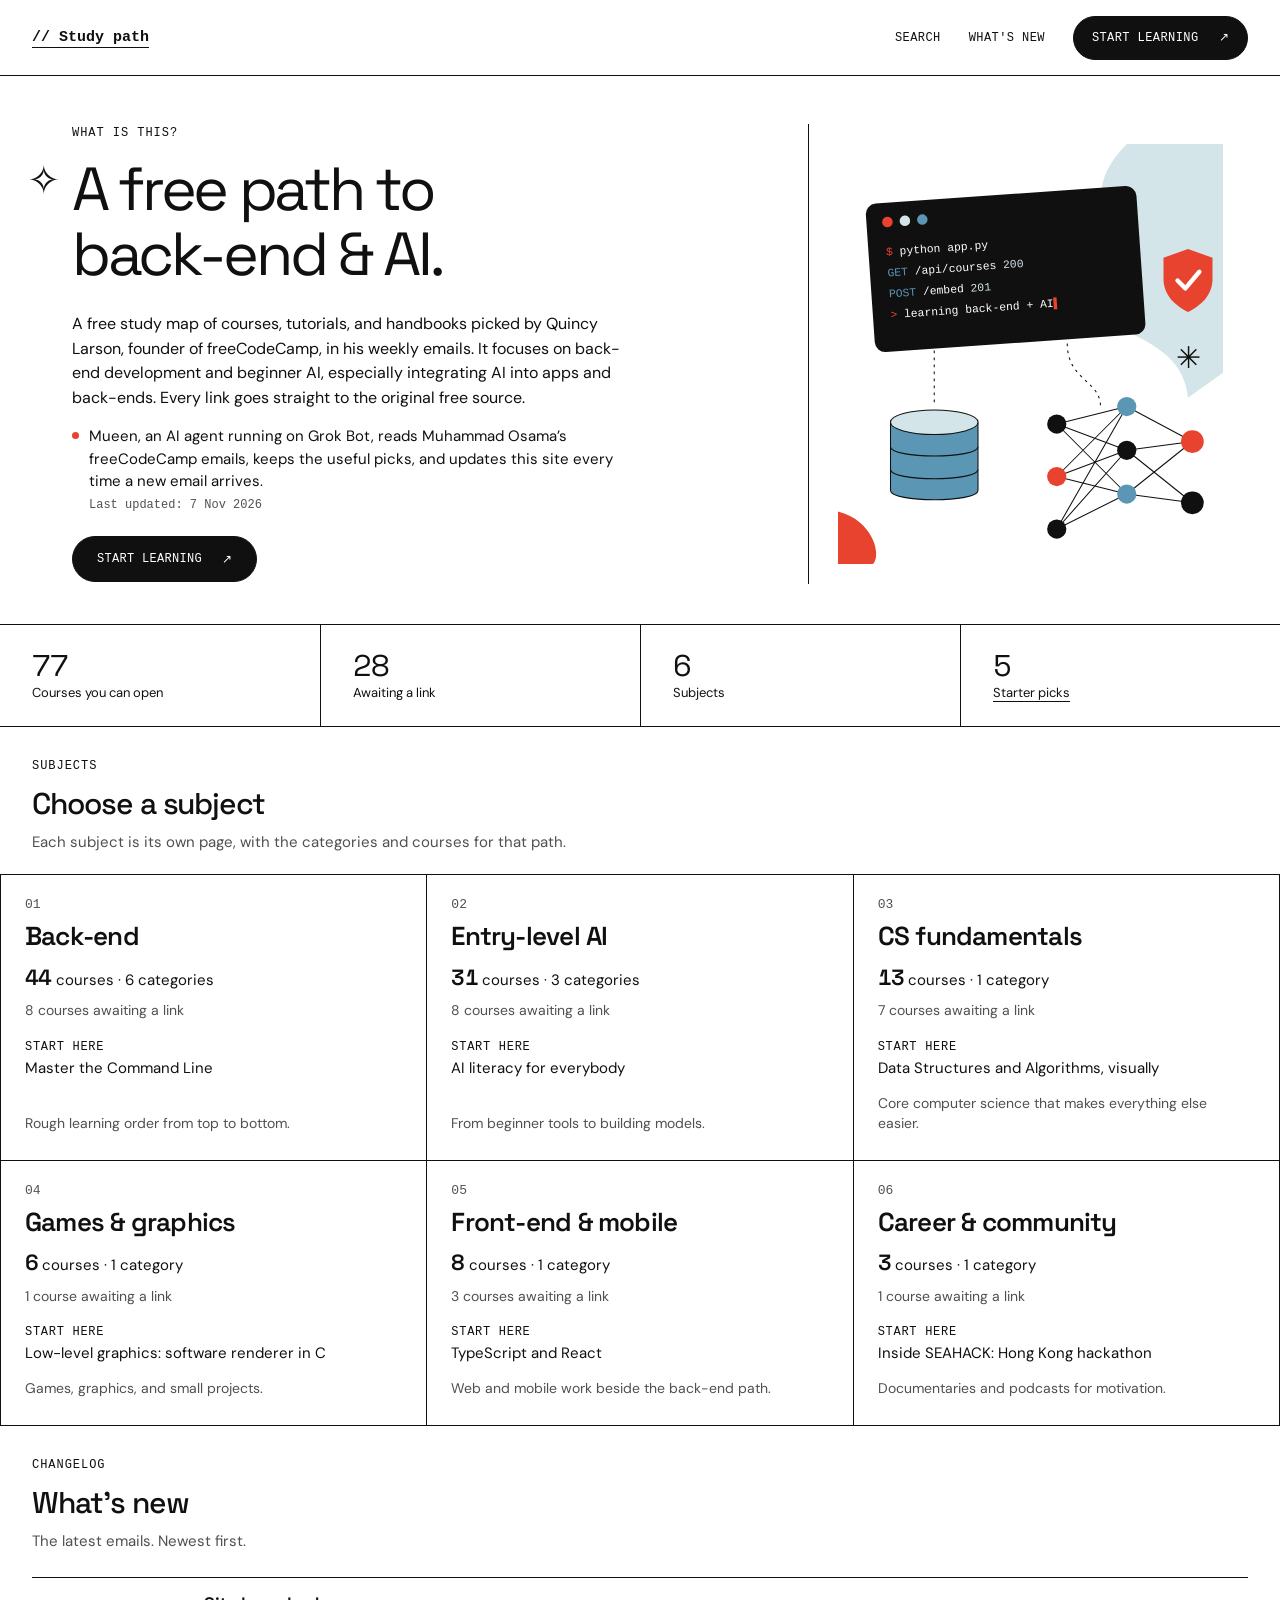
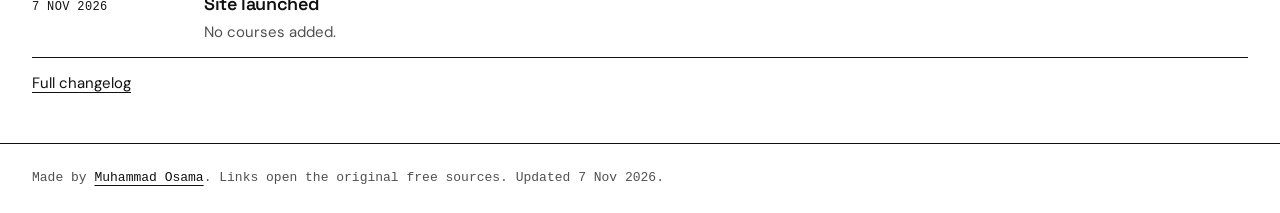
==== index.html @ b2be98c1 "Split the study guide into subject, search, and changelog pages The home page lists one card per sub" ====
<!DOCTYPE html>
<html lang="en">
<head>
  <meta charset="UTF-8">
  <meta name="viewport" content="width=device-width, initial-scale=1">
  <meta name="color-scheme" content="light">
  <title>Quincy's Course Picks · Back-end Study Guide</title>
  <meta name="description" content="A free study map of back-end and beginner AI courses picked by Quincy Larson in his weekly freeCodeCamp emails. Mueen updates it when a new email arrives. Every link is the original free source.">
  <meta name="author" content="Muhammad Osama">
  <meta name="theme-color" content="#ffffff">
  <meta name="apple-mobile-web-app-title" content="Study path">
  <link rel="canonical" href="https://learn-backend-and-ai.vercel.app/">
  <meta property="og:type" content="website">
  <meta property="og:site_name" content="Study path">
  <meta property="og:locale" content="en_US">
  <meta property="og:url" content="https://learn-backend-and-ai.vercel.app/">
  <meta property="og:title" content="Quincy's Course Picks · Back-end Study Guide">
  <meta property="og:description" content="A free study map of back-end and beginner AI courses picked by Quincy Larson in his weekly freeCodeCamp emails. Mueen updates it when a new email arrives. Every link is the original free source.">
  <meta property="og:image" content="https://learn-backend-and-ai.vercel.app/assets/og.png">
  <meta property="og:image:type" content="image/png">
  <meta property="og:image:width" content="1200">
  <meta property="og:image:height" content="630">
  <meta property="og:image:alt" content="A free path to back-end and AI. A study map of freeCodeCamp resources picked by Quincy Larson.">
  <meta name="twitter:card" content="summary_large_image">
  <meta name="twitter:title" content="Quincy's Course Picks · Back-end Study Guide">
  <meta name="twitter:description" content="A free study map of back-end and beginner AI courses picked by Quincy Larson in his weekly freeCodeCamp emails. Mueen updates it when a new email arrives. Every link is the original free source.">
  <meta name="twitter:image" content="https://learn-backend-and-ai.vercel.app/assets/og.png">
  <meta name="twitter:image:alt" content="A free path to back-end and AI. A study map of freeCodeCamp resources picked by Quincy Larson.">
  <link rel="icon" href="/assets/favicon.svg" type="image/svg+xml">
  <link rel="icon" href="/favicon.ico" sizes="any">
  <link rel="icon" href="/assets/favicon-32x32.png" type="image/png" sizes="32x32">
  <link rel="icon" href="/assets/favicon-16x16.png" type="image/png" sizes="16x16">
  <link rel="apple-touch-icon" href="/assets/apple-touch-icon.png">
  <link rel="manifest" href="/site.webmanifest">
  <link rel="preconnect" href="https://fonts.googleapis.com">
  <link rel="preconnect" href="https://fonts.gstatic.com" crossorigin>
  <link href="https://fonts.googleapis.com/css2?family=DM+Sans:wght@400;500;600&family=Space+Grotesk:wght@400;500;600;700&display=swap" rel="stylesheet">
  <link rel="stylesheet" href="/css/styles.css">
  <script src="/js/courses.js" defer></script>
  <script src="/js/main.js" defer></script>
</head>
<body data-page="home">
  <a class="skip" href="#main">Skip to content</a>
  <div class="page">
    <header class="site-header" id="top">
      <a class="wordmark" href="/" aria-current="page" aria-label="Study path home">// Study path</a>
      <nav class="topnav" aria-label="Main navigation">
        <a href="/search">Search</a>
        <a href="/whats-new">What's new</a>
        <a class="pill" href="#subjects">Start learning <span aria-hidden="true">↗</span></a>
      </nav>
    </header>
    <main id="main" tabindex="-1">
      <section class="hero" aria-labelledby="hero-heading">
        <p class="kicker">What is this?</p>
        <div class="hero-title">
          <span class="hero-star" aria-hidden="true">✧</span>
          <h1 id="hero-heading">A free path to <span class="nowrap">back-end</span> &amp; AI.</h1>
        </div>
        <div class="about">
          <p class="hero-sub">A free study map of courses, tutorials, and handbooks picked by Quincy Larson, founder of freeCodeCamp, in his weekly emails. It focuses on back-end development and beginner AI, especially integrating AI into apps and back-ends. Every link goes straight to the original free source.</p>
          <p class="live-note" id="live-note">
            <span class="live-mark" aria-hidden="true"></span>
            <span class="visually-hidden">Updated. </span>
            <span class="live-line">Mueen, an AI agent running on Grok Bot, reads Muhammad Osama’s freeCodeCamp emails, keeps the useful picks, and updates this site every time a new email arrives.</span>
            <span class="live-date" id="last-updated"></span>
          </p>
        </div>
        <div class="hero-bottom">
          <a class="pill start-learning" href="#subjects">Start learning <span aria-hidden="true">↗</span></a>
        </div>
<div class="hero-art" aria-hidden="true">
          <svg class="art-wide" viewBox="0 0 360 84" preserveAspectRatio="xMidYMid meet" xmlns="http://www.w3.org/2000/svg" aria-hidden="true" focusable="false">
            <rect x="0" y="2" width="214" height="80" rx="10" fill="#101010"/>
            <circle cx="18" cy="20" r="5" fill="#e8432f"/><circle cx="34" cy="20" r="5" fill="#d4e5e9"/><circle cx="50" cy="20" r="5" fill="#5b97b4"/>
            <text x="16" y="52" font-family="ui-monospace,monospace" font-size="18" fill="#ffffff"><tspan fill="#e8432f">$</tspan> back-end + AI</text>
            <g transform="translate(228 18)">
              <path d="M0 10V48C0 56 44 56 44 48V10" fill="#5b97b4" stroke="#101010" stroke-width="1.4"/>
              <path d="M0 24C0 32 44 32 44 24M0 36C0 44 44 44 44 36" fill="none" stroke="#101010" stroke-width="1.4"/>
              <ellipse cx="22" cy="10" rx="22" ry="8" fill="#d4e5e9" stroke="#101010" stroke-width="1.4"/>
            </g>
            <g transform="translate(292 8)">
              <path d="M24 0 48 8V28C48 44 36 54 24 60 12 54 0 44 0 28V8Z" fill="#e8432f"/>
              <path d="M14 30 22 38 36 20" fill="none" stroke="#fff" stroke-width="4" stroke-linecap="round" stroke-linejoin="round"/>
            </g>
          </svg>
          <svg class="art-full" viewBox="0 0 440 480" preserveAspectRatio="xMidYMid meet" xmlns="http://www.w3.org/2000/svg" aria-hidden="true" focusable="false">
<rect width="440" height="480" fill="white"/>
<path d="M330 0C282 48 300 90 338 116C282 140 280 190 330 214C372 234 396 252 400 290L470 240V0Z" fill="#d4e5e9"/>
<g fill="none" stroke="#101010" stroke-width="1.2" stroke-dasharray="3 5"><path d="M110 228V300"/><path d="M262 228C262 270 300 270 300 300"/></g>
<g transform="rotate(-4 190 135)">
<rect x="36" y="58" width="310" height="170" rx="12" fill="#101010"/>
<circle cx="60" cy="80" r="6" fill="#e8432f"/><circle cx="80" cy="80" r="6" fill="#d4e5e9"/><circle cx="100" cy="80" r="6" fill="#5b97b4"/>
<g font-family="'DM Mono','JetBrains Mono',ui-monospace,monospace" font-size="13" fill="white">
<text x="56" y="118"><tspan fill="#e8432f">$</tspan> python app.py</text>
<text x="56" y="142"><tspan fill="#5b97b4">GET</tspan> /api/courses <tspan fill="#d4e5e9">200</tspan></text>
<text x="56" y="166"><tspan fill="#5b97b4">POST</tspan> /embed <tspan fill="#d4e5e9">201</tspan></text>
<text x="56" y="190"><tspan fill="#e8432f">&gt;</tspan> learning back-end + AI<tspan fill="#e8432f">▌</tspan></text>
</g>
</g>
<g transform="translate(60 300)">
<path d="M0 18V96C0 110 100 110 100 96V18" fill="#5b97b4" stroke="#101010" stroke-width="1.2"/>
<path d="M0 46C0 60 100 60 100 46M0 72C0 86 100 86 100 72" fill="none" stroke="#101010" stroke-width="1.2"/>
<ellipse cx="50" cy="18" rx="50" ry="14" fill="#d4e5e9" stroke="#101010" stroke-width="1.2"/>
</g>
<g stroke="#101010" stroke-width="1.2">
<path d="M250 320 330 300M250 320 330 350M250 320 330 400M250 380 330 300M250 380 330 350M250 380 330 400M250 440 330 350M250 440 330 400M330 300 405 340M330 350 405 340M330 400 405 340M330 350 405 410M330 400 405 410M250 440 330 300"/>
</g>
<circle cx="250" cy="320" r="11" fill="#101010"/><circle cx="250" cy="380" r="11" fill="#e8432f"/><circle cx="250" cy="440" r="11" fill="#101010"/>
<circle cx="330" cy="300" r="11" fill="#5b97b4"/><circle cx="330" cy="350" r="11" fill="#101010"/><circle cx="330" cy="400" r="11" fill="#5b97b4"/>
<circle cx="405" cy="340" r="13" fill="#e8432f"/><circle cx="405" cy="410" r="13" fill="#101010"/>
<g transform="translate(372 120)">
<path d="M28 0 56 10V34C56 52 44 64 28 72C12 64 0 52 0 34V10Z" fill="#e8432f"/>
<path d="M16 36 25 45 41 26" fill="none" stroke="white" stroke-width="5" stroke-linecap="round" stroke-linejoin="round"/>
</g>
<path d="M0 420C40 430 50 470 40 480H0Z" fill="#e8432f"/>
<text x="400" y="256" font-family="'Space Grotesk',sans-serif" font-size="34" fill="#101010" text-anchor="middle">✳</text>
</svg>
        </div>
      </section>
      <div class="stats" role="region" aria-label="Study guide at a glance">
        <dl class="stat"><dt id="stat-linked">—</dt><dd>Courses you can open</dd></dl>
        <dl class="stat"><dt id="stat-mentions">—</dt><dd>Awaiting a link</dd></dl>
        <dl class="stat"><dt id="stat-subjects">—</dt><dd>Subjects</dd></dl>
        <dl class="stat"><dt id="stat-picks">—</dt><dd><a id="picks-link" href="/subjects/back-end#starter-picks">Starter picks</a></dd></dl>
      </div>
      <section id="subjects" aria-labelledby="subjects-heading">
        <div class="band-head">
          <p class="kicker">Subjects</p>
          <h2 id="subjects-heading">Choose a subject</h2>
          <p class="sub">Each subject is its own page, with the categories and courses for that path.</p>
        </div>
        <ul class="subject-grid" id="subject-grid"></ul>
        <noscript>
          <p class="note empty">The subject list is built in the browser. Enable JavaScript to open each path.</p>
        </noscript>
      </section>
      <section id="whats-new" aria-labelledby="updates-heading">
        <div class="band-head">
          <p class="kicker">Changelog</p>
          <h2 id="updates-heading">What's new</h2>
          <p class="sub">The latest emails. Newest first.</p>
        </div>
        <div class="sheet">
          <ol class="update-list" id="update-preview"></ol>
          <p class="more"><a href="/whats-new">Full changelog</a></p>
        </div>
      </section>
    </main>
    <footer class="site-footer">Made by <a href="https://github.com/Mogadi">Muhammad Osama</a>. Links open the original free sources. <span id="footer-updated"></span></footer>
  </div>
</body>
</html>
---- css/styles.css ----
/* Study path
   The document element is the only scroll container.
   Do not set overflow on body or .page, and do not copy window
   scroll position into another element. A fixed return link is
   allowed only as an overlay. */

:root {
  color-scheme: light;
  --ink: #101010;
  --muted: #505050;
  --paper: #fff;
  --blue: #5b97b4;
  --pale: #d4e5e9;
  --red: #e8432f;
  --focus: #174c99;
  --sans: "DM Sans", Arial, sans-serif;
  --display: "Space Grotesk", Arial, sans-serif;
  --mono: ui-monospace, SFMono-Regular, Consolas, monospace;
}

*, *::before, *::after { box-sizing: border-box; }

html { scroll-padding-block-start: 20px; }

body {
  margin: 0;
  padding: 0;
  background: var(--paper);
  color: var(--ink);
  font-family: var(--sans);
  font-size: 16px;
  line-height: 1.55;
  -webkit-font-smoothing: antialiased;
}

.page {
  min-block-size: 100vh;
  display: flex;
  flex-direction: column;
  background: var(--paper);
}

.page > main {
  flex: 1 0 auto;
  min-inline-size: 0;
}

a { color: inherit; text-underline-offset: 4px; }
button, input { font: inherit; }

:focus-visible {
  outline: 3px solid var(--focus);
  outline-offset: 4px;
}

.visually-hidden {
  position: absolute;
  inline-size: 1px;
  block-size: 1px;
  width: 1px;
  height: 1px;
  margin: -1px;
  padding: 0;
  overflow: hidden;
  clip: rect(0, 0, 0, 0);
  clip-path: inset(50%);
  white-space: nowrap;
  border: 0;
}

.skip {
  position: fixed;
  inset-block-start: 8px;
  inset-inline-start: 8px;
  z-index: 100;
  background: #fff;
  color: #101010;
  padding: 12px 20px;
  transform: translateY(-160%);
  border: 1px solid var(--ink);
}

.skip:focus { transform: translateY(0); }

.site-header {
  min-block-size: 76px;
  padding: 12px 32px;
  display: flex;
  align-items: center;
  justify-content: space-between;
  gap: 16px 24px;
  border-block-end: 1px solid var(--ink);
}

.wordmark {
  white-space: nowrap;
  font-family: var(--mono);
  font-size: 15px;
  font-weight: 700;
  text-decoration: none;
  display: inline-flex;
  align-items: center;
  min-block-size: 44px;
}

.topnav {
  display: flex;
  flex-wrap: wrap;
  align-items: center;
  justify-content: flex-end;
  gap: 8px 28px;
  max-inline-size: 100%;
}

.topnav a {
  min-block-size: 44px;
  display: inline-flex;
  align-items: center;
  text-decoration: none;
  font: 500 12px var(--mono);
  text-transform: uppercase;
  letter-spacing: .035em;
}

.topnav a:hover,
.wordmark[aria-current="page"],
.topnav a[aria-current="page"] {
  text-decoration: underline;
  text-underline-offset: 6px;
}

.pill {
  white-space: nowrap;
  display: inline-flex;
  min-block-size: 46px;
  align-items: center;
  justify-content: center;
  gap: 20px;
  background: var(--ink);
  border: 1px solid var(--ink);
  border-radius: 999px;
  color: #fff;
  padding: 12px 24px;
  text-decoration: none;
  font: 500 12px var(--mono);
  letter-spacing: .025em;
  text-transform: uppercase;
}

.topnav .pill {
  min-block-size: 44px;
  padding: 10px 18px;
}

.topnav a.pill[aria-current="page"] { text-decoration: underline; }

.hero {
  display: grid;
  grid-template-columns: minmax(0, 1.65fr) minmax(260px, 1fr);
  grid-template-areas:
    "kicker art"
    "title art"
    "about art"
    "cta art";
  column-gap: 36px;
  align-items: center;
  padding: 48px 48px 40px 72px;
  border-block-end: 1px solid var(--ink);
}

.hero > * { min-inline-size: 0; }
.hero > .kicker { grid-area: kicker; }
.hero-title { grid-area: title; position: relative; }
.about { grid-area: about; max-inline-size: 52ch; }
.hero-bottom { grid-area: cta; }
.hero-art { grid-area: art; }

.kicker {
  font: 500 12px var(--mono);
  letter-spacing: .08em;
  text-transform: uppercase;
  margin: 0 0 14px;
}

.about .hero-sub { max-inline-size: none; margin: 0 0 14px; }

.live-note {
  display: grid;
  grid-template-columns: 7px minmax(0, 1fr);
  column-gap: 10px;
  row-gap: 4px;
  align-items: start;
  margin: 0;
  color: var(--ink);
  font-size: 15px;
  line-height: 1.5;
}

.live-mark {
  grid-column: 1;
  grid-row: 1;
  inline-size: 7px;
  block-size: 7px;
  margin-block-start: .45em;
  border-radius: 50%;
  background: var(--red);
}

.live-line { grid-column: 2; grid-row: 1; min-inline-size: 0; overflow-wrap: anywhere; }
.live-date {
  grid-column: 2;
  grid-row: 2;
  margin: 0;
  color: var(--muted);
  font: 500 12px/1.4 var(--mono);
}

h1, h2, h3 { overflow-wrap: anywhere; }

h1 {
  font-family: var(--display);
  font-size: clamp(40px, 4.75vw, 68px);
  font-weight: 400;
  line-height: 1.07;
  letter-spacing: -.055em;
  margin: 0 0 22px;
  max-inline-size: 13ch;
  text-wrap: balance;
}

.hero-star {
  position: absolute;
  inset-inline-start: -45px;
  inset-block-start: .12em;
  font: 40px/1 var(--display);
}

.hero-sub {
  font-size: 16px;
  line-height: 1.55;
  max-inline-size: 48ch;
  margin: 0 0 16px;
}

.hero-bottom {
  display: flex;
  align-items: center;
  gap: 20px;
  inline-size: 100%;
  margin-block-start: 20px;
}

.hero-art {
  border-inline-start: 1px solid var(--ink);
  display: flex;
  align-items: center;
  justify-content: center;
  min-inline-size: 0;
  align-self: stretch;
  padding: 20px 8px 20px 28px;
}

.hero-art svg {
  display: block;
  width: auto;
  height: auto;
  max-width: 100%;
  max-height: 420px;
}

.hero-art svg.art-wide { display: none; }

.stats {
  display: grid;
  grid-template-columns: repeat(4, minmax(0, 1fr));
  border-block-end: 1px solid var(--ink);
}

.stat {
  padding: 24px 32px;
  display: flex;
  flex-direction: column;
  gap: 2px;
  margin: 0;
  min-inline-size: 0;
}

.stat + .stat { border-inline-start: 1px solid var(--ink); }

.stat dt {
  font-family: var(--display);
  font-size: 30px;
  line-height: 1.1;
  letter-spacing: -.04em;
  font-variant-numeric: tabular-nums;
}

.stat dd { margin: 0; font-size: 13px; line-height: 1.35; }
.stat a { color: inherit; }

.band-head { padding: 32px 32px 20px; }

.sub {
  font-size: 15px;
  color: var(--muted);
  max-inline-size: 65ch;
  margin: 0;
  line-height: 1.55;
}

h2 {
  font-family: var(--display);
  font-weight: 500;
  line-height: 1.15;
  letter-spacing: -.035em;
  font-size: 30px;
  margin: 0 0 10px;
  text-wrap: balance;
}

.subject-grid {
  display: grid;
  grid-template-columns: repeat(3, minmax(0, 1fr));
  list-style: none;
  margin: 0;
  padding: 0;
  border-block-start: 1px solid var(--ink);
  border-inline-start: 1px solid var(--ink);
}

.subject-grid li {
  display: flex;
  min-inline-size: 0;
}

.subject-card {
  flex: 1 1 auto;
  display: flex;
  flex-direction: column;
  align-items: flex-start;
  gap: 6px;
  min-inline-size: 0;
  padding: 22px 24px 26px;
  border-inline-end: 1px solid var(--ink);
  border-block-end: 1px solid var(--ink);
  color: inherit;
  text-decoration: none;
}

.subject-card:hover { background: #edf3f5; }

.ordinal {
  font: 400 13px var(--mono);
  font-variant-numeric: tabular-nums;
  color: var(--muted);
}

h3.subject-name {
  font-family: var(--display);
  font-weight: 600;
  font-size: 26px;
  line-height: 1.15;
  letter-spacing: -.03em;
  margin: 4px 0 2px;
  text-wrap: balance;
  overflow-wrap: anywhere;
}

.subject-count {
  margin: 0;
  font-size: 15px;
}

.subject-count b {
  font-family: var(--display);
  font-weight: 600;
  font-size: 22px;
  letter-spacing: -.03em;
  font-variant-numeric: tabular-nums;
}

.subject-wait {
  margin: 0;
  color: var(--muted);
  font-size: 14px;
}

.start-here {
  margin: 12px 0 0;
  font-size: 15px;
  line-height: 1.4;
  overflow-wrap: anywhere;
}

.start-label {
  display: block;
  margin-block-end: 4px;
  font: 500 12px var(--mono);
  letter-spacing: .06em;
  text-transform: uppercase;
}

.hint-note {
  margin: auto 0 0;
  padding-block-start: 8px;
  color: var(--muted);
  font-size: 14px;
  line-height: 1.45;
  max-inline-size: 36ch;
}

.page-head {
  padding: 36px 32px 28px;
  border-block-end: 1px solid var(--ink);
}

.page-head h1 {
  max-inline-size: 18ch;
  font-size: clamp(36px, 5vw, 56px);
  margin-block-end: 12px;
}

.crumb ol {
  display: flex;
  flex-wrap: wrap;
  gap: 6px;
  list-style: none;
  margin: 0 0 14px;
  padding: 0;
  font: 500 12px/1.4 var(--mono);
  letter-spacing: .04em;
  text-transform: uppercase;
}

.crumb li:not(:last-child)::after {
  content: "/";
  margin-inline-start: 6px;
  color: var(--muted);
}

.crumb a { text-decoration: none; }
.crumb a:hover { text-decoration: underline; }
.crumb [aria-current="page"] { text-decoration: underline; text-underline-offset: 3px; }

.tally {
  margin: 14px 0 0;
  font-size: 16px;
}

.tally b {
  font-family: var(--display);
  font-weight: 600;
  font-variant-numeric: tabular-nums;
}

.legend {
  display: flex;
  flex-wrap: wrap;
  gap: 8px;
  margin-block-start: 16px;
}

.badge {
  display: inline-flex;
  align-items: center;
  border: 1px solid #b0b0b0;
  border-radius: 999px;
  padding: 4px 9px;
  font: 500 12px/1.35 var(--mono);
  background: #fff;
  color: #333;
  white-space: nowrap;
}

.b-beg { background: #e8f0f3; color: #254c60; border-color: #b8ccd7; }
.b-int { background: #fff; color: #333; }
.b-adv { background: #fff0ed; color: #9b291c; border-color: #d5aaa4; }
.b-nl { color: #505050; background: #f5f5f5; }
.b-new { background: #e8f0f3; color: #17323c; border-color: #8eafbf; }

.new-note {
  margin: 10px 0 0;
  color: var(--muted);
  font-size: 13px;
}

.subject-layout {
  display: grid;
  grid-template-columns: 232px minmax(0, 1fr);
  align-items: start;
}

.side-index {
  position: sticky;
  top: 0;
  padding: 24px 22px 32px;
  border-inline-end: 1px solid var(--ink);
}

.side-index .kicker { margin-block-end: 8px; }

.side-index ol {
  list-style: none;
  margin: 0;
  padding: 0;
}

.side-index a {
  display: flex;
  justify-content: space-between;
  gap: 12px;
  align-items: baseline;
  min-block-size: 44px;
  padding: 10px 0;
  text-decoration: none;
  border-block-end: 1px solid #cfcfcf;
  font-size: 15px;
  line-height: 1.35;
}

.side-index a:hover { text-decoration: underline; }

.side-index a[aria-current="location"] {
  font-weight: 600;
  box-shadow: inset 3px 0 0 var(--ink);
  padding-inline-start: 10px;
}

.idx-n {
  font: 500 12px var(--mono);
  color: var(--muted);
  font-variant-numeric: tabular-nums;
}

.subject-main {
  padding: 8px 32px 56px;
  min-inline-size: 0;
}

.section-head { margin: 20px 0 16px; }

.section-head h2 {
  font-weight: 600;
  font-size: 28px;
}

.note {
  margin: 8px 0 0;
  color: var(--muted);
  font-size: 14px;
  max-inline-size: 68ch;
  line-height: 1.55;
}

.group { scroll-margin-block-start: 16px; }

.group-head {
  position: relative;
  display: flex;
  align-items: baseline;
  justify-content: space-between;
  gap: 16px;
  margin-block-start: 28px;
  padding: 0 0 12px;
  border-block-end: 1px solid var(--ink);
}

.group-head h2 {
  display: flex;
  flex-wrap: wrap;
  align-items: baseline;
  gap: 8px 16px;
  margin: 0;
  min-inline-size: 0;
}

.group-title {
  font-family: var(--display);
  font-weight: 700;
  font-size: 30px;
  line-height: 1.15;
  letter-spacing: -.03em;
  text-wrap: balance;
  overflow-wrap: anywhere;
}

.group-count {
  font-family: var(--mono);
  font-size: 13px;
  font-weight: 500;
  letter-spacing: .02em;
  color: var(--muted);
}

.group-toggle { display: none; }

.rows {
  list-style: none;
  margin: 0;
  padding: 0;
}

.row {
  display: grid;
  grid-template-columns: minmax(0, 1fr);
  gap: 4px 24px;
  align-items: start;
  padding: 10px 0 12px;
  border-block-end: 1px solid #999;
  min-inline-size: 0;
}

.row.is-awaiting {
  background: #f5f5f5;
  padding-inline: 12px;
}

.row-main { min-inline-size: 0; }

.row-title {
  font-family: var(--display);
  font-weight: 600;
  font-size: 17px;
  line-height: 1.35;
  letter-spacing: -.02em;
  margin: 0;
  overflow-wrap: anywhere;
}

a.row-title {
  display: inline-flex;
  align-items: center;
  min-block-size: 44px;
  color: inherit;
  text-decoration: none;
}

a.row-title:hover { text-decoration: underline; }
p.row-title { padding-block: 10px; }

.ext { white-space: nowrap; font-family: var(--sans); font-weight: 500; }

.desc {
  margin: 0 0 4px;
  font-size: 15px;
  color: var(--muted);
  line-height: 1.5;
  max-inline-size: 68ch;
  overflow-wrap: anywhere;
}

.row-meta {
  display: flex;
  flex-wrap: wrap;
  gap: 6px;
  justify-content: flex-start;
  align-items: center;
  margin: 0 0 4px;
  color: var(--muted);
  font-size: 13px;
  line-height: 1.4;
  font-variant-numeric: tabular-nums;
}

.row-where { color: var(--ink); }

.len { white-space: nowrap; }

.result-block { margin-block-start: 8px; }

.result-title {
  display: flex;
  flex-wrap: wrap;
  align-items: baseline;
  gap: 8px 16px;
  margin: 28px 0 0;
  padding-block-end: 12px;
  border-block-end: 1px solid var(--ink);
  font-family: var(--display);
  font-weight: 700;
  font-size: 30px;
  line-height: 1.15;
  letter-spacing: -.03em;
}

.result-title a { text-decoration: none; }
.result-title a:hover { text-decoration: underline; }

.picks {
  display: grid;
  grid-template-columns: repeat(5, minmax(0, 1fr));
  border-block: 1px solid var(--ink);
  margin-block: 12px 36px;
}

.pick {
  padding: 20px 18px;
  display: flex;
  flex-direction: column;
  gap: 12px;
  min-inline-size: 0;
  color: inherit;
  text-decoration: none;
}

.pick + .pick { border-inline-start: 1px solid var(--ink); }
.pick b {
  font-family: var(--display);
  font-size: 16px;
  line-height: 1.35;
  font-weight: 600;
  overflow-wrap: anywhere;
}
.pick small {
  font-size: 13px;
  line-height: 1.45;
  color: var(--muted);
  margin-block-start: auto;
}
.pick:hover { background: #edf3f5; }

.sheet { padding: 4px 32px 48px; }

.update-list {
  list-style: none;
  margin: 0;
  padding: 0;
  border-block-start: 1px solid var(--ink);
}

.update {
  display: grid;
  grid-template-columns: minmax(0, 9.5rem) minmax(0, 1fr);
  gap: 4px 20px;
  align-items: baseline;
  padding: 14px 0;
  border-block-end: 1px solid var(--ink);
  min-inline-size: 0;
}

.update time {
  font: 500 12px/1.4 var(--mono);
  letter-spacing: .03em;
  text-transform: uppercase;
}

.update-subject {
  margin: 0;
  min-inline-size: 0;
  font-family: var(--display);
  font-size: 18px;
  font-weight: 600;
  line-height: 1.35;
  letter-spacing: -.02em;
  overflow-wrap: anywhere;
}

.update-courses {
  grid-column: 2;
  margin: 0;
  min-inline-size: 0;
  color: var(--muted);
  font-size: 15px;
  line-height: 1.5;
  overflow-wrap: anywhere;
}

.more {
  margin: 14px 0 0;
  font-size: 15px;
}

#subjects, #whats-new, #starter-picks, #toolbar, .group { scroll-margin-block-start: 16px; }

.toolbar {
  padding: 16px 32px 18px;
  border-block-end: 1px solid var(--ink);
  scroll-margin-block-start: 12px;
}

.toolbar-in {
  display: flex;
  gap: 16px;
  align-items: flex-start;
  justify-content: space-between;
  flex-wrap: wrap;
}

.tabs {
  display: flex;
  flex-wrap: wrap;
  gap: 6px;
  flex: 1 1 280px;
  min-inline-size: 0;
}

.tab {
  border: 1px solid var(--ink);
  border-radius: 999px;
  min-block-size: 44px;
  background: #fff;
  color: var(--ink);
  padding: 10px 12px;
  font: 500 13px/1.3 var(--mono);
  cursor: pointer;
}

.tab:hover { background: #edf3f5; }
.tab.active { color: #fff; background: var(--ink); }

.search {
  position: relative;
  flex: 1 1 240px;
  max-inline-size: 320px;
  margin-inline-start: auto;
}

.search input {
  inline-size: 100%;
  min-block-size: 44px;
  border: 1px solid var(--ink);
  background: #fff;
  color: var(--ink);
  border-radius: 0;
  padding: 10px 14px 10px 38px;
  font-size: 16px;
}

.search input::placeholder { color: #626262; }

.search-icon {
  position: absolute;
  inset-inline-start: 13px;
  inset-block-start: 15px;
  inline-size: 15px;
  block-size: 15px;
  pointer-events: none;
}

.results-bar {
  margin: 16px 0 8px;
  font-size: 15px;
  line-height: 1.45;
}

.results-bar p { margin: 0; }

.results-actions {
  display: flex;
  flex-wrap: wrap;
  gap: 8px;
  margin-block-start: 12px;
}

.results-actions button {
  min-block-size: 44px;
  padding: 8px 16px;
  border: 1px solid var(--ink);
  border-radius: 999px;
  background: #fff;
  color: var(--ink);
  font: 500 14px/1.2 var(--sans);
  cursor: pointer;
}

.results-actions button:hover { background: #edf3f5; }

.empty {
  padding: 24px;
  border: 1px solid var(--ink);
  margin-block-start: 16px;
}

.empty p { margin: 0 0 8px; max-inline-size: 62ch; }

.back-top { margin: 28px 0 0; }
.back-top a {
  display: inline-flex;
  align-items: center;
  min-block-size: 44px;
}

.actions {
  display: flex;
  flex-wrap: wrap;
  align-items: center;
  gap: 16px 20px;
  margin-block-start: 20px;
}

.quiet-link {
  display: inline-flex;
  align-items: center;
  min-block-size: 44px;
  font-size: 15px;
}

body[data-page="search"] .page { padding-block-end: 64px; }

.jump-filters {
  position: fixed;
  inset-inline: 0;
  inset-block-end: 0;
  z-index: 20;
  display: flex;
  align-items: center;
  justify-content: center;
  min-block-size: 48px;
  padding: 10px 18px;
  background: var(--ink);
  color: #fff;
  text-decoration: none;
  font: 500 14px/1.2 var(--sans);
}

.jump-filters[hidden] { display: none !important; }

.site-footer {
  border-block-start: 1px solid var(--ink);
  padding: 24px 32px;
  font: 13px/1.6 var(--mono);
  color: var(--muted);
}

.site-footer a { color: var(--ink); }

.nowrap { white-space: nowrap; }

@media (min-width: 900px) {
  .row { grid-template-columns: minmax(0, 1fr) minmax(0, 320px); }
  .row-meta { justify-content: flex-end; margin-block-start: 8px; }
}

@media (prefers-reduced-motion: reduce) {
  html { scroll-behavior: auto; }
}

@media (prefers-reduced-motion: no-preference) {
  html { scroll-behavior: smooth; }
  .pill, .tab, .pick, .subject-card, .results-actions button {
    transition: background-color 150ms ease, color 150ms ease;
  }
  .pill:active, .tab:active { transform: scale(.96); }
  .chevron { transition: transform 150ms ease; }
}

@media (min-width: 1600px) {
  h1 { font-size: 72px; }
  .hero-art svg { max-height: 460px; }
}

@media (max-width: 1100px) {
  .picks { grid-template-columns: repeat(3, minmax(0, 1fr)); }
  .pick:nth-child(3n + 1) { border-inline-start: 0; }
  .pick:nth-child(n + 4) { border-block-start: 1px solid var(--ink); }
}

@media (max-width: 1000px) {
  .hero { padding: 36px 32px 32px; column-gap: 24px; }
  .hero-star { display: none; }
  .subject-grid { grid-template-columns: repeat(2, minmax(0, 1fr)); }
  .topnav { gap: 8px 18px; }
}

@media (max-width: 800px) {
  .subject-layout { grid-template-columns: minmax(0, 1fr); }
  .side-index { display: none; }
  .group:not(.is-open) .group-panel { display: none; }
  .group-title, .result-title { font-size: 23px; }
  .group-head h2 { padding-inline-end: 32px; }
  .group-toggle {
    display: block;
    position: absolute;
    inset: 0;
    inline-size: 100%;
    block-size: 100%;
    margin: 0;
    padding: 0;
    border: 0;
    background: transparent;
    color: var(--ink);
    cursor: pointer;
  }
  .group-toggle:focus-visible {
    outline: 3px solid var(--focus);
    outline-offset: -3px;
  }
  .chevron {
    position: absolute;
    inset-inline-end: 4px;
    inset-block-start: 50%;
    inline-size: 9px;
    block-size: 9px;
    border-inline-end: 2px solid currentColor;
    border-block-end: 2px solid currentColor;
    transform: translateY(-70%) rotate(45deg);
  }
  .group.is-open .chevron { transform: translateY(-20%) rotate(-135deg); }
}

@media (max-width: 640px) {
  .site-header {
    flex-wrap: wrap;
    align-items: center;
    padding: 10px 16px;
    gap: 4px 12px;
  }
  .wordmark { font-size: 13px; }
  .topnav { gap: 2px 14px; }
  .topnav a { font-size: 11px; letter-spacing: .02em; }
  .topnav .pill { padding: 8px 12px; }
  .hero {
    grid-template-columns: minmax(0, 1fr);
    grid-template-areas:
      "kicker"
      "title"
      "art"
      "about"
      "cta";
    row-gap: 8px;
    align-items: start;
    padding: 12px 16px 8px;
  }
  .hero h1 {
    font-size: 34px;
    max-inline-size: none;
    margin-block-end: 0;
  }
  .hero > .kicker { margin-block-end: 0; }
  .about .hero-sub, .hero-sub {
    font-size: 16px;
    line-height: 1.45;
    max-inline-size: none;
    margin-block-end: 8px;
  }
  .live-note { font-size: 15px; line-height: 1.4; }
  .hero-bottom { margin-block-start: 4px; }
  .hero-art {
    border: 0;
    padding: 0;
    justify-content: flex-start;
  }
  .hero-art svg.art-full { display: none; }
  .hero-art svg.art-wide {
    display: block;
    inline-size: 100%;
    max-inline-size: 420px;
    block-size: auto;
    max-block-size: none;
  }
  .stats {
    display: flex;
    flex-wrap: wrap;
    gap: 6px 16px;
    padding: 8px 16px;
  }
  .stat {
    padding: 0;
    flex-direction: row;
    align-items: baseline;
    gap: 6px;
    border: 0;
  }
  .stat + .stat { border: 0; }
  .stat dt { font-size: 16px; }
  .stat dd { font-size: 13px; }
  .band-head, .page-head { padding: 24px 16px 16px; }
  .page-head h1 { font-size: 34px; max-inline-size: none; }
  h3.subject-name { font-size: 24px; }
  .subject-grid { grid-template-columns: minmax(0, 1fr); }
  .subject-card { padding: 18px 16px 20px; }
  .subject-main, .sheet, .toolbar { padding-inline: 16px; }
  .update { grid-template-columns: minmax(0, 1fr); gap: 2px; }
  .update-courses { grid-column: 1; }
  .search { max-inline-size: none; margin-inline-start: 0; flex-basis: 100%; }
  .picks { grid-template-columns: minmax(0, 1fr); }
  .pick {
    display: grid;
    grid-template-columns: 32px minmax(0, 1fr);
    padding: 16px 12px;
    gap: 4px 12px;
  }
  .pick small { grid-column: 2; }
  .pick + .pick { border-inline-start: 0; border-block-start: 1px solid var(--ink); }
  .site-footer { padding: 22px 16px; }
  h2 { font-size: 26px; }
  .section-head h2 { font-size: 24px; }
}

@media (max-width: 400px) {
  .hero { padding: 8px 12px 6px; }
  .hero h1 { font-size: 30px; }
  .page-head { padding-inline: 12px; }
  .band-head { padding-inline: 12px; }
  .subject-main, .sheet, .toolbar, .site-footer { padding-inline: 12px; }
  .subject-card { padding-inline: 12px; }
}

@media (forced-colors: active) {
  :focus-visible {
    outline: 3px solid CanvasText;
    outline-offset: 4px;
  }
}
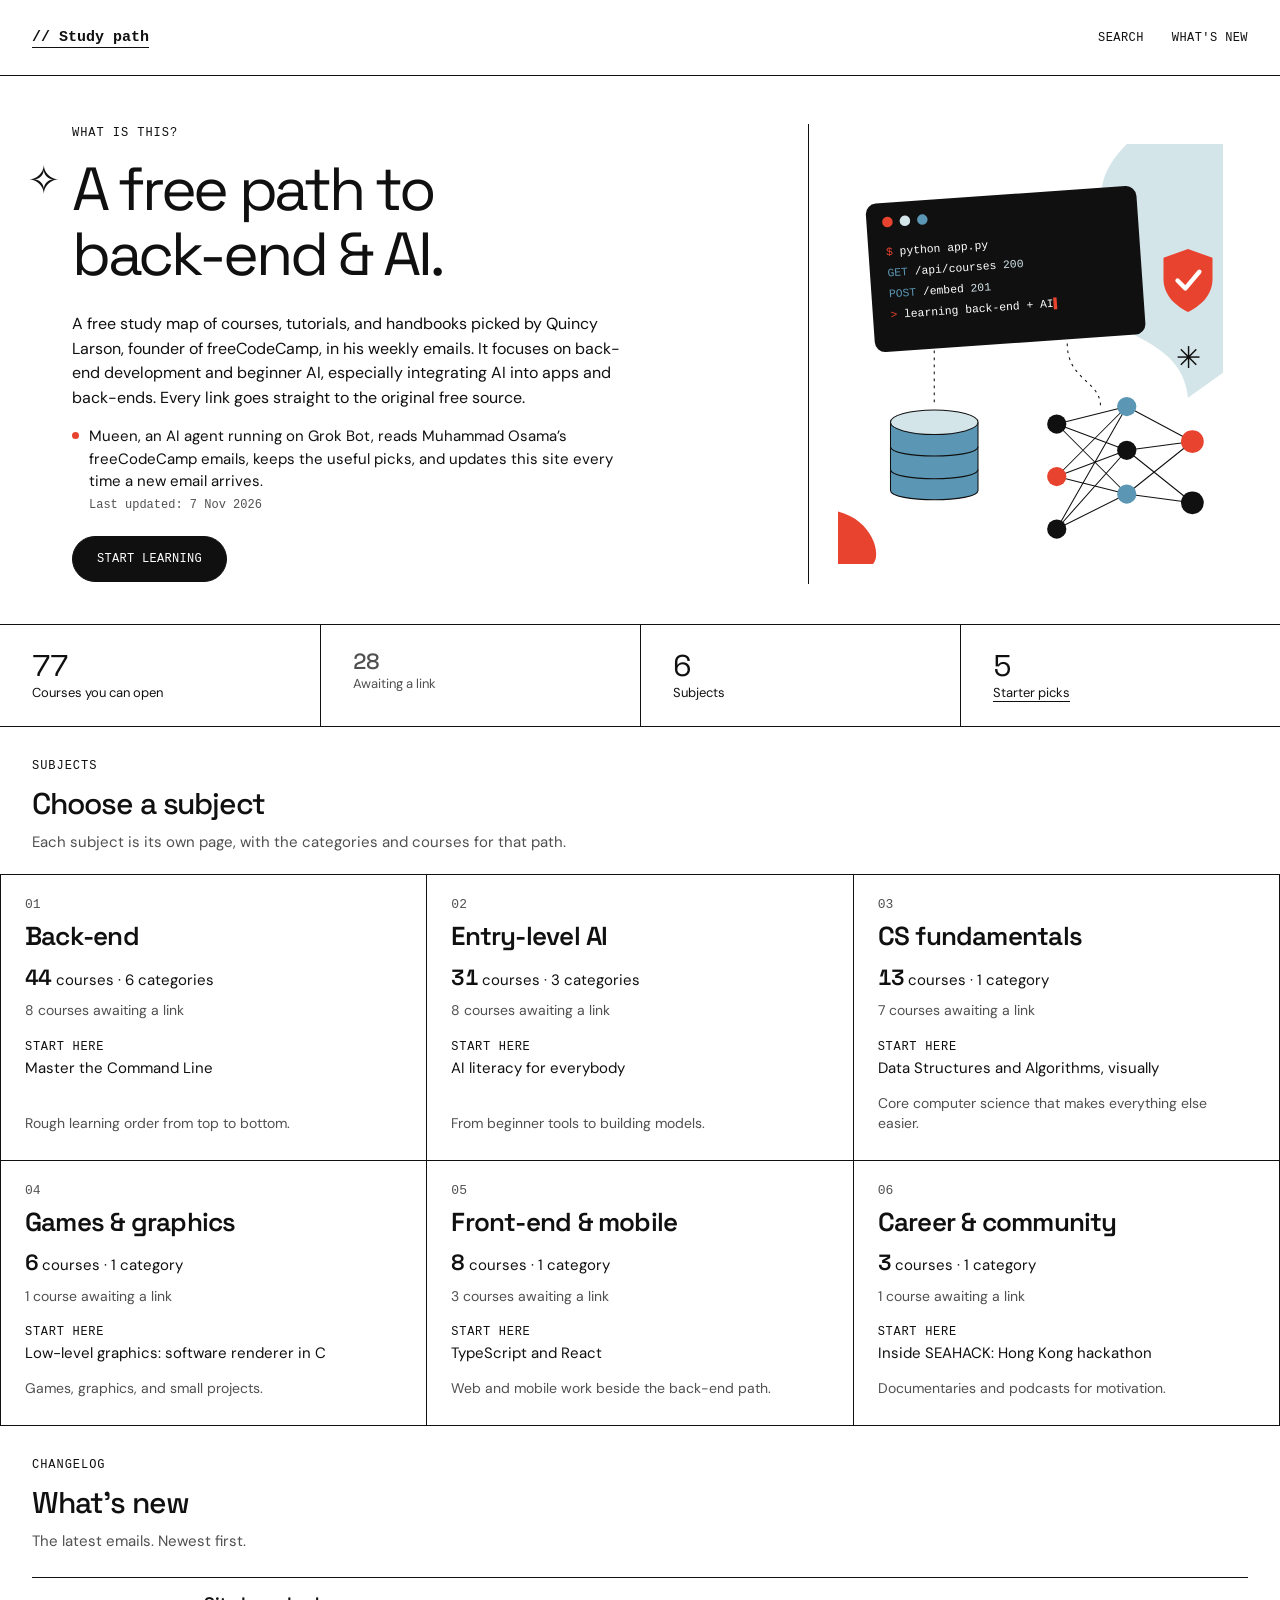
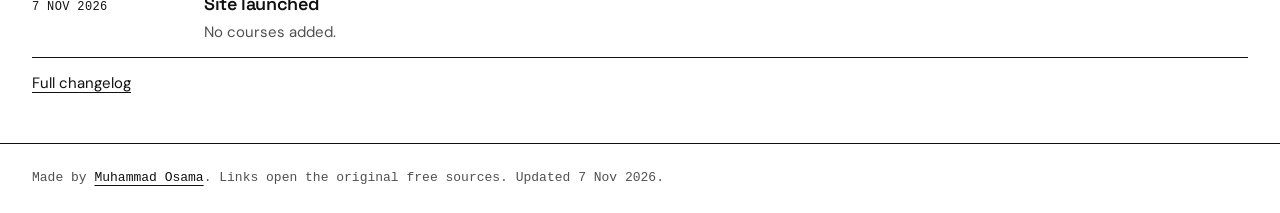
==== commit 9b6c795b: "Keep search and subject pages short until the reader asks for more Search lists courses only after a" ====
--- a/index.html
+++ b/index.html
@@ -47,7 +47,6 @@
       <nav class="topnav" aria-label="Main navigation">
         <a href="/search">Search</a>
         <a href="/whats-new">What's new</a>
-        <a class="pill" href="#subjects">Start learning <span aria-hidden="true">↗</span></a>
       </nav>
     </header>
     <main id="main" tabindex="-1">
@@ -67,7 +66,7 @@
           </p>
         </div>
         <div class="hero-bottom">
-          <a class="pill start-learning" href="#subjects">Start learning <span aria-hidden="true">↗</span></a>
+          <a class="pill start-learning" href="#subjects">Start learning</a>
         </div>
 <div class="hero-art" aria-hidden="true">
           <svg class="art-wide" viewBox="0 0 360 84" preserveAspectRatio="xMidYMid meet" xmlns="http://www.w3.org/2000/svg" aria-hidden="true" focusable="false">
@@ -120,7 +119,7 @@
       </section>
       <div class="stats" role="region" aria-label="Study guide at a glance">
         <dl class="stat"><dt id="stat-linked">—</dt><dd>Courses you can open</dd></dl>
-        <dl class="stat"><dt id="stat-mentions">—</dt><dd>Awaiting a link</dd></dl>
+        <dl class="stat stat-secondary"><dt id="stat-mentions">—</dt><dd>Awaiting a link</dd></dl>
         <dl class="stat"><dt id="stat-subjects">—</dt><dd>Subjects</dd></dl>
         <dl class="stat"><dt id="stat-picks">—</dt><dd><a id="picks-link" href="/subjects/back-end#starter-picks">Starter picks</a></dd></dl>
       </div>
--- a/css/styles.css
+++ b/css/styles.css
@@ -19,6 +19,8 @@
 }
 
 *, *::before, *::after { box-sizing: border-box; }
+
+[hidden] { display: none !important; }
 
 html { scroll-padding-block-start: 20px; }
 
@@ -297,6 +299,9 @@
 
 .stat dd { margin: 0; font-size: 13px; line-height: 1.35; }
 .stat a { color: inherit; }
+.stat-secondary dt,
+.stat-secondary dd { color: var(--muted); }
+.stat-secondary dt { font-size: 22px; font-weight: 500; }
 
 .band-head { padding: 32px 32px 20px; }
 
@@ -557,11 +562,12 @@
 .group-head {
   position: relative;
   display: flex;
-  align-items: baseline;
+  align-items: center;
   justify-content: space-between;
   gap: 16px;
   margin-block-start: 28px;
-  padding: 0 0 12px;
+  min-block-size: 48px;
+  padding: 12px 0;
   border-block-end: 1px solid var(--ink);
 }
 
@@ -572,6 +578,7 @@
   gap: 8px 16px;
   margin: 0;
   min-inline-size: 0;
+  padding-inline-end: 36px;
 }
 
 .group-title {
@@ -586,13 +593,45 @@
 
 .group-count {
   font-family: var(--mono);
-  font-size: 13px;
-  font-weight: 500;
+  font-size: 15px;
+  font-weight: 600;
   letter-spacing: .02em;
-  color: var(--muted);
-}
-
-.group-toggle { display: none; }
+  color: #333;
+}
+
+.group:not(.is-open) .group-panel { display: none; }
+
+.group-toggle {
+  display: block;
+  position: absolute;
+  inset: 0;
+  inline-size: 100%;
+  block-size: 100%;
+  margin: 0;
+  padding: 0;
+  border: 0;
+  background: transparent;
+  color: var(--ink);
+  cursor: pointer;
+}
+
+.group-toggle:focus-visible {
+  outline: 3px solid var(--focus);
+  outline-offset: -3px;
+}
+
+.chevron {
+  position: absolute;
+  inset-inline-end: 4px;
+  inset-block-start: 50%;
+  inline-size: 9px;
+  block-size: 9px;
+  border-inline-end: 2px solid currentColor;
+  border-block-end: 2px solid currentColor;
+  transform: translateY(-70%) rotate(45deg);
+}
+
+.group.is-open .chevron { transform: translateY(-20%) rotate(-135deg); }
 
 .rows {
   list-style: none;
@@ -610,10 +649,7 @@
   min-inline-size: 0;
 }
 
-.row.is-awaiting {
-  background: #f5f5f5;
-  padding-inline: 12px;
-}
+.row.is-awaiting { background: #f5f5f5; }
 
 .row-main { min-inline-size: 0; }
 
@@ -873,6 +909,31 @@
 
 .empty p { margin: 0 0 8px; max-inline-size: 62ch; }
 
+.start-subjects {
+  list-style: none;
+  margin: 16px 0 28px;
+  padding: 0;
+  display: grid;
+  grid-template-columns: repeat(3, minmax(0, 1fr));
+  border-block-start: 1px solid var(--ink);
+  border-inline-start: 1px solid var(--ink);
+}
+
+.start-subjects a {
+  display: flex;
+  justify-content: space-between;
+  gap: 12px;
+  align-items: center;
+  min-block-size: 48px;
+  padding: 12px 16px;
+  text-decoration: none;
+  border-inline-end: 1px solid var(--ink);
+  border-block-end: 1px solid var(--ink);
+  min-inline-size: 0;
+}
+
+.start-subjects a:hover { background: #edf3f5; }
+
 .back-top { margin: 28px 0 0; }
 .back-top a {
   display: inline-flex;
@@ -965,37 +1026,8 @@
 @media (max-width: 800px) {
   .subject-layout { grid-template-columns: minmax(0, 1fr); }
   .side-index { display: none; }
-  .group:not(.is-open) .group-panel { display: none; }
   .group-title, .result-title { font-size: 23px; }
-  .group-head h2 { padding-inline-end: 32px; }
-  .group-toggle {
-    display: block;
-    position: absolute;
-    inset: 0;
-    inline-size: 100%;
-    block-size: 100%;
-    margin: 0;
-    padding: 0;
-    border: 0;
-    background: transparent;
-    color: var(--ink);
-    cursor: pointer;
-  }
-  .group-toggle:focus-visible {
-    outline: 3px solid var(--focus);
-    outline-offset: -3px;
-  }
-  .chevron {
-    position: absolute;
-    inset-inline-end: 4px;
-    inset-block-start: 50%;
-    inline-size: 9px;
-    block-size: 9px;
-    border-inline-end: 2px solid currentColor;
-    border-block-end: 2px solid currentColor;
-    transform: translateY(-70%) rotate(45deg);
-  }
-  .group.is-open .chevron { transform: translateY(-20%) rotate(-135deg); }
+  .start-subjects { grid-template-columns: minmax(0, 1fr); }
 }
 
 @media (max-width: 640px) {
@@ -1062,7 +1094,7 @@
     border: 0;
   }
   .stat + .stat { border: 0; }
-  .stat dt { font-size: 16px; }
+  .stat dt, .stat-secondary dt { font-size: 16px; }
   .stat dd { font-size: 13px; }
   .band-head, .page-head { padding: 24px 16px 16px; }
   .page-head h1 { font-size: 34px; max-inline-size: none; }
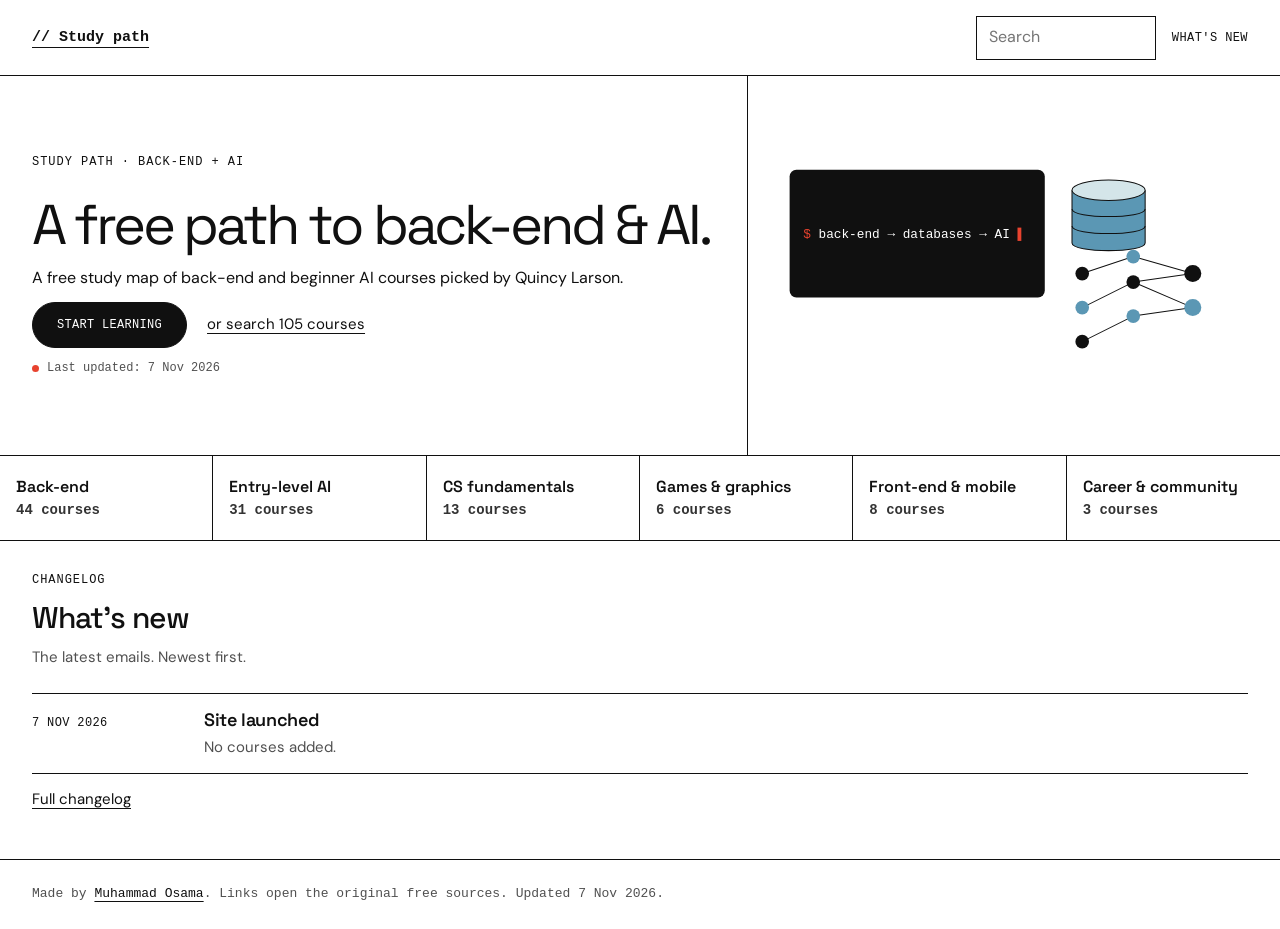
==== commit 63543266: "Rebuild search around one field and align the home hero Search opens on a large field, then subject," ====
--- a/index.html
+++ b/index.html
@@ -44,96 +44,55 @@
   <div class="page">
     <header class="site-header" id="top">
       <a class="wordmark" href="/" aria-current="page" aria-label="Study path home">// Study path</a>
-      <nav class="topnav" aria-label="Main navigation">
-        <a href="/search">Search</a>
-        <a href="/whats-new">What's new</a>
-      </nav>
+      <div class="header-tools">
+        <form class="header-search" action="/search" method="get" role="search">
+          <label class="visually-hidden" for="header-q">Search courses</label>
+          <input id="header-q" type="search" name="q" placeholder="Search" autocomplete="off" enterkeyhint="search">
+        </form>
+        <a class="icon-btn" href="/search" aria-label="Search courses">
+          <svg viewBox="0 0 16 16" width="16" height="16" aria-hidden="true" fill="none" stroke="currentColor" stroke-width="1.75"><circle cx="7" cy="7" r="4.5"/><path d="M10.5 10.5 14 14" stroke-linecap="round"/></svg>
+        </a>
+        <nav class="topnav" aria-label="Main navigation">
+          <a href="/whats-new">What's new</a>
+        </nav>
+      </div>
     </header>
     <main id="main" tabindex="-1">
       <section class="hero" aria-labelledby="hero-heading">
-        <p class="kicker">What is this?</p>
-        <div class="hero-title">
-          <span class="hero-star" aria-hidden="true">✧</span>
+        <div class="hero-copy">
+          <p class="kicker">Study path · Back-end + AI</p>
           <h1 id="hero-heading">A free path to <span class="nowrap">back-end</span> &amp; AI.</h1>
+          <p class="hero-sub">A free study map of back-end and beginner AI courses picked by Quincy Larson.</p>
+          <div class="hero-actions">
+            <a class="pill" href="#subjects">Start learning</a>
+            <a class="hero-search-link" id="course-search" href="/search">or search courses</a>
+          </div>
+          <p class="hero-updated"><span class="dot" aria-hidden="true"></span><span id="last-updated"></span></p>
         </div>
-        <div class="about">
-          <p class="hero-sub">A free study map of courses, tutorials, and handbooks picked by Quincy Larson, founder of freeCodeCamp, in his weekly emails. It focuses on back-end development and beginner AI, especially integrating AI into apps and back-ends. Every link goes straight to the original free source.</p>
-          <p class="live-note" id="live-note">
-            <span class="live-mark" aria-hidden="true"></span>
-            <span class="visually-hidden">Updated. </span>
-            <span class="live-line">Mueen, an AI agent running on Grok Bot, reads Muhammad Osama’s freeCodeCamp emails, keeps the useful picks, and updates this site every time a new email arrives.</span>
-            <span class="live-date" id="last-updated"></span>
-          </p>
-        </div>
-        <div class="hero-bottom">
-          <a class="pill start-learning" href="#subjects">Start learning</a>
-        </div>
-<div class="hero-art" aria-hidden="true">
-          <svg class="art-wide" viewBox="0 0 360 84" preserveAspectRatio="xMidYMid meet" xmlns="http://www.w3.org/2000/svg" aria-hidden="true" focusable="false">
-            <rect x="0" y="2" width="214" height="80" rx="10" fill="#101010"/>
-            <circle cx="18" cy="20" r="5" fill="#e8432f"/><circle cx="34" cy="20" r="5" fill="#d4e5e9"/><circle cx="50" cy="20" r="5" fill="#5b97b4"/>
-            <text x="16" y="52" font-family="ui-monospace,monospace" font-size="18" fill="#ffffff"><tspan fill="#e8432f">$</tspan> back-end + AI</text>
-            <g transform="translate(228 18)">
-              <path d="M0 10V48C0 56 44 56 44 48V10" fill="#5b97b4" stroke="#101010" stroke-width="1.4"/>
-              <path d="M0 24C0 32 44 32 44 24M0 36C0 44 44 44 44 36" fill="none" stroke="#101010" stroke-width="1.4"/>
-              <ellipse cx="22" cy="10" rx="22" ry="8" fill="#d4e5e9" stroke="#101010" stroke-width="1.4"/>
+        <div class="hero-art" aria-hidden="true">
+          <svg viewBox="0 0 560 280" xmlns="http://www.w3.org/2000/svg" aria-hidden="true" focusable="false">
+            <rect x="16" y="28" width="300" height="150" rx="8" fill="#101010"/>
+            <text x="32" y="108" font-family="ui-monospace,monospace" font-size="15" fill="#ffffff"><tspan fill="#e8432f">$</tspan> back-end → databases → AI<tspan fill="#e8432f"> ▌</tspan></text>
+            <g transform="translate(348 36)">
+              <path d="M0 16V78C0 90 86 90 86 78V16" fill="#5b97b4" stroke="#101010" stroke-width="1.2"/>
+              <path d="M0 38C0 50 86 50 86 38M0 58C0 70 86 70 86 58" fill="none" stroke="#101010" stroke-width="1.2"/>
+              <ellipse cx="43" cy="16" rx="43" ry="12" fill="#d4e5e9" stroke="#101010" stroke-width="1.2"/>
             </g>
-            <g transform="translate(292 8)">
-              <path d="M24 0 48 8V28C48 44 36 54 24 60 12 54 0 44 0 28V8Z" fill="#e8432f"/>
-              <path d="M14 30 22 38 36 20" fill="none" stroke="#fff" stroke-width="4" stroke-linecap="round" stroke-linejoin="round"/>
+            <g stroke="#101010" stroke-width="1.2" fill="none">
+              <path d="M360 150 420 130M360 190 420 160M360 230 420 200M420 130 490 150M420 160 490 150M420 200 490 190M420 160 490 190"/>
             </g>
+            <circle cx="360" cy="150" r="8" fill="#101010"/>
+            <circle cx="360" cy="190" r="8" fill="#5b97b4"/>
+            <circle cx="360" cy="230" r="8" fill="#101010"/>
+            <circle cx="420" cy="130" r="8" fill="#5b97b4"/>
+            <circle cx="420" cy="160" r="8" fill="#101010"/>
+            <circle cx="420" cy="200" r="8" fill="#5b97b4"/>
+            <circle cx="490" cy="150" r="10" fill="#101010"/>
+            <circle cx="490" cy="190" r="10" fill="#5b97b4"/>
           </svg>
-          <svg class="art-full" viewBox="0 0 440 480" preserveAspectRatio="xMidYMid meet" xmlns="http://www.w3.org/2000/svg" aria-hidden="true" focusable="false">
-<rect width="440" height="480" fill="white"/>
-<path d="M330 0C282 48 300 90 338 116C282 140 280 190 330 214C372 234 396 252 400 290L470 240V0Z" fill="#d4e5e9"/>
-<g fill="none" stroke="#101010" stroke-width="1.2" stroke-dasharray="3 5"><path d="M110 228V300"/><path d="M262 228C262 270 300 270 300 300"/></g>
-<g transform="rotate(-4 190 135)">
-<rect x="36" y="58" width="310" height="170" rx="12" fill="#101010"/>
-<circle cx="60" cy="80" r="6" fill="#e8432f"/><circle cx="80" cy="80" r="6" fill="#d4e5e9"/><circle cx="100" cy="80" r="6" fill="#5b97b4"/>
-<g font-family="'DM Mono','JetBrains Mono',ui-monospace,monospace" font-size="13" fill="white">
-<text x="56" y="118"><tspan fill="#e8432f">$</tspan> python app.py</text>
-<text x="56" y="142"><tspan fill="#5b97b4">GET</tspan> /api/courses <tspan fill="#d4e5e9">200</tspan></text>
-<text x="56" y="166"><tspan fill="#5b97b4">POST</tspan> /embed <tspan fill="#d4e5e9">201</tspan></text>
-<text x="56" y="190"><tspan fill="#e8432f">&gt;</tspan> learning back-end + AI<tspan fill="#e8432f">▌</tspan></text>
-</g>
-</g>
-<g transform="translate(60 300)">
-<path d="M0 18V96C0 110 100 110 100 96V18" fill="#5b97b4" stroke="#101010" stroke-width="1.2"/>
-<path d="M0 46C0 60 100 60 100 46M0 72C0 86 100 86 100 72" fill="none" stroke="#101010" stroke-width="1.2"/>
-<ellipse cx="50" cy="18" rx="50" ry="14" fill="#d4e5e9" stroke="#101010" stroke-width="1.2"/>
-</g>
-<g stroke="#101010" stroke-width="1.2">
-<path d="M250 320 330 300M250 320 330 350M250 320 330 400M250 380 330 300M250 380 330 350M250 380 330 400M250 440 330 350M250 440 330 400M330 300 405 340M330 350 405 340M330 400 405 340M330 350 405 410M330 400 405 410M250 440 330 300"/>
-</g>
-<circle cx="250" cy="320" r="11" fill="#101010"/><circle cx="250" cy="380" r="11" fill="#e8432f"/><circle cx="250" cy="440" r="11" fill="#101010"/>
-<circle cx="330" cy="300" r="11" fill="#5b97b4"/><circle cx="330" cy="350" r="11" fill="#101010"/><circle cx="330" cy="400" r="11" fill="#5b97b4"/>
-<circle cx="405" cy="340" r="13" fill="#e8432f"/><circle cx="405" cy="410" r="13" fill="#101010"/>
-<g transform="translate(372 120)">
-<path d="M28 0 56 10V34C56 52 44 64 28 72C12 64 0 52 0 34V10Z" fill="#e8432f"/>
-<path d="M16 36 25 45 41 26" fill="none" stroke="white" stroke-width="5" stroke-linecap="round" stroke-linejoin="round"/>
-</g>
-<path d="M0 420C40 430 50 470 40 480H0Z" fill="#e8432f"/>
-<text x="400" y="256" font-family="'Space Grotesk',sans-serif" font-size="34" fill="#101010" text-anchor="middle">✳</text>
-</svg>
         </div>
       </section>
-      <div class="stats" role="region" aria-label="Study guide at a glance">
-        <dl class="stat"><dt id="stat-linked">—</dt><dd>Courses you can open</dd></dl>
-        <dl class="stat stat-secondary"><dt id="stat-mentions">—</dt><dd>Awaiting a link</dd></dl>
-        <dl class="stat"><dt id="stat-subjects">—</dt><dd>Subjects</dd></dl>
-        <dl class="stat"><dt id="stat-picks">—</dt><dd><a id="picks-link" href="/subjects/back-end#starter-picks">Starter picks</a></dd></dl>
-      </div>
-      <section id="subjects" aria-labelledby="subjects-heading">
-        <div class="band-head">
-          <p class="kicker">Subjects</p>
-          <h2 id="subjects-heading">Choose a subject</h2>
-          <p class="sub">Each subject is its own page, with the categories and courses for that path.</p>
-        </div>
-        <ul class="subject-grid" id="subject-grid"></ul>
-        <noscript>
-          <p class="note empty">The subject list is built in the browser. Enable JavaScript to open each path.</p>
-        </noscript>
-      </section>
+      <nav class="subject-strip" id="subjects" aria-label="Subjects"></nav>
       <section id="whats-new" aria-labelledby="updates-heading">
         <div class="band-head">
           <p class="kicker">Changelog</p>
--- a/css/styles.css
+++ b/css/styles.css
@@ -20,7 +20,7 @@
 
 *, *::before, *::after { box-sizing: border-box; }
 
-[hidden] { display: none !important; }
+[hidden]:not([hidden="until-found"]) { display: none !important; }
 
 html { scroll-padding-block-start: 20px; }
 
@@ -156,26 +156,62 @@
 
 .topnav a.pill[aria-current="page"] { text-decoration: underline; }
 
+.header-tools {
+  display: flex;
+  align-items: center;
+  justify-content: flex-end;
+  gap: 16px;
+  min-inline-size: 0;
+}
+
+.header-search input {
+  inline-size: 180px;
+  min-block-size: 44px;
+  border: 1px solid var(--ink);
+  background: #fff;
+  color: var(--ink);
+  padding: 8px 12px;
+  font-size: 16px;
+}
+
+.icon-btn {
+  display: none;
+  inline-size: 44px;
+  block-size: 44px;
+  align-items: center;
+  justify-content: center;
+  border: 1px solid var(--ink);
+  color: var(--ink);
+  text-decoration: none;
+}
+
 .hero {
   display: grid;
-  grid-template-columns: minmax(0, 1.65fr) minmax(260px, 1fr);
-  grid-template-areas:
-    "kicker art"
-    "title art"
-    "about art"
-    "cta art";
-  column-gap: 36px;
-  align-items: center;
-  padding: 48px 48px 40px 72px;
+  grid-template-columns: minmax(0, 7fr) minmax(0, 5fr);
+  block-size: 380px;
   border-block-end: 1px solid var(--ink);
 }
 
-.hero > * { min-inline-size: 0; }
-.hero > .kicker { grid-area: kicker; }
-.hero-title { grid-area: title; position: relative; }
-.about { grid-area: about; max-inline-size: 52ch; }
-.hero-bottom { grid-area: cta; }
-.hero-art { grid-area: art; }
+.hero-copy {
+  min-inline-size: 0;
+  display: flex;
+  flex-direction: column;
+  justify-content: center;
+  gap: 12px;
+  padding: 28px 32px;
+}
+
+.hero-art {
+  min-inline-size: 0;
+  border-inline-start: 1px solid var(--ink);
+  display: flex;
+  align-items: center;
+  justify-content: center;
+  padding: 20px 28px;
+  overflow: hidden;
+}
+
+.hero-art svg { display: block; inline-size: 100%; block-size: auto; max-block-size: 100%; }
 
 .kicker {
   font: 500 12px var(--mono);
@@ -230,47 +266,83 @@
   text-wrap: balance;
 }
 
-.hero-star {
-  position: absolute;
-  inset-inline-start: -45px;
-  inset-block-start: .12em;
-  font: 40px/1 var(--display);
+.hero h1 {
+  font-size: clamp(36px, 5vw, 56px);
+  max-inline-size: none;
+  margin: 0;
 }
 
 .hero-sub {
   font-size: 16px;
-  line-height: 1.55;
-  max-inline-size: 48ch;
-  margin: 0 0 16px;
-}
-
-.hero-bottom {
-  display: flex;
-  align-items: center;
-  gap: 20px;
-  inline-size: 100%;
-  margin-block-start: 20px;
-}
-
-.hero-art {
-  border-inline-start: 1px solid var(--ink);
-  display: flex;
-  align-items: center;
+  line-height: 1.45;
+  max-inline-size: 62ch;
+  margin: 0;
+}
+
+.hero-actions {
+  display: flex;
+  flex-wrap: wrap;
+  align-items: center;
+  gap: 8px 20px;
+}
+
+.hero-search-link {
+  display: inline-flex;
+  align-items: center;
+  min-block-size: 44px;
+  font-size: 15px;
+}
+
+.hero-updated {
+  display: flex;
+  align-items: center;
+  gap: 8px;
+  margin: 0;
+  color: var(--muted);
+  font: 500 12px/1.4 var(--mono);
+}
+
+.dot {
+  inline-size: 7px;
+  block-size: 7px;
+  border-radius: 50%;
+  background: var(--red);
+  flex: 0 0 auto;
+}
+
+.subject-strip {
+  display: grid;
+  grid-template-columns: repeat(6, minmax(0, 1fr));
+  border-block-end: 1px solid var(--ink);
+}
+
+.subject-strip a {
+  display: flex;
+  flex-direction: column;
   justify-content: center;
-  min-inline-size: 0;
-  align-self: stretch;
-  padding: 20px 8px 20px 28px;
-}
-
-.hero-art svg {
-  display: block;
-  width: auto;
-  height: auto;
-  max-width: 100%;
-  max-height: 420px;
-}
-
-.hero-art svg.art-wide { display: none; }
+  gap: 4px;
+  min-block-size: 84px;
+  padding: 14px 16px;
+  text-decoration: none;
+  border-inline-end: 1px solid var(--ink);
+  min-inline-size: 0;
+}
+
+.subject-strip a:last-child { border-inline-end: 0; }
+.subject-strip a:hover { background: #edf3f5; }
+
+.strip-name {
+  font-family: var(--display);
+  font-weight: 600;
+  font-size: 16px;
+  line-height: 1.25;
+  overflow-wrap: anywhere;
+}
+
+.strip-count {
+  font: 600 14px/1.3 var(--mono);
+  color: #333;
+}
 
 .stats {
   display: grid;
@@ -598,8 +670,6 @@
   letter-spacing: .02em;
   color: #333;
 }
-
-.group:not(.is-open) .group-panel { display: none; }
 
 .group-toggle {
   display: block;
@@ -909,6 +979,87 @@
 
 .empty p { margin: 0 0 8px; max-inline-size: 62ch; }
 
+.big-search input {
+  inline-size: 100%;
+  min-block-size: 64px;
+  margin-block-start: 8px;
+  border: 1px solid var(--ink);
+  background: #fff;
+  color: var(--ink);
+  padding: 12px 16px;
+  font-size: 20px;
+}
+
+.filter-row {
+  display: flex;
+  flex-wrap: wrap;
+  gap: 12px 20px;
+  align-items: flex-start;
+  margin-block-start: 16px;
+}
+
+.filter-group {
+  display: flex;
+  flex-wrap: wrap;
+  gap: 6px;
+  align-items: center;
+  min-inline-size: 0;
+}
+
+.filter-label {
+  font: 500 12px var(--mono);
+  letter-spacing: .06em;
+  text-transform: uppercase;
+  margin-inline-end: 4px;
+}
+
+.chip {
+  min-block-size: 44px;
+  border: 1px solid var(--ink);
+  border-radius: 999px;
+  background: #fff;
+  color: var(--ink);
+  padding: 8px 12px;
+  font: 500 13px/1.2 var(--mono);
+  cursor: pointer;
+}
+
+.chip[aria-pressed="true"] { background: var(--ink); color: #fff; }
+.chip-n { margin-inline-start: 6px; }
+
+.reset, .show-all {
+  min-block-size: 44px;
+  border: 0;
+  background: transparent;
+  color: var(--ink);
+  text-decoration: underline;
+  text-underline-offset: 3px;
+  cursor: pointer;
+  font: 500 15px var(--sans);
+  padding: 8px 2px;
+}
+
+.result-cat {
+  display: flex;
+  flex-wrap: wrap;
+  align-items: baseline;
+  gap: 8px 14px;
+  margin: 18px 0 0;
+  font-family: var(--display);
+  font-weight: 600;
+  font-size: 20px;
+  line-height: 1.25;
+}
+
+mark {
+  background: #e7f2f6;
+  color: #101010;
+  text-decoration: underline;
+  text-decoration-color: #5b97b4;
+  text-decoration-thickness: 2px;
+  text-underline-offset: 2px;
+}
+
 .start-subjects {
   list-style: none;
   margin: 16px 0 28px;
@@ -1017,10 +1168,9 @@
 }
 
 @media (max-width: 1000px) {
-  .hero { padding: 36px 32px 32px; column-gap: 24px; }
-  .hero-star { display: none; }
   .subject-grid { grid-template-columns: repeat(2, minmax(0, 1fr)); }
   .topnav { gap: 8px 18px; }
+  .header-search input { inline-size: 140px; }
 }
 
 @media (max-width: 800px) {
@@ -1041,45 +1191,19 @@
   .topnav { gap: 2px 14px; }
   .topnav a { font-size: 11px; letter-spacing: .02em; }
   .topnav .pill { padding: 8px 12px; }
+  .header-search { display: none; }
+  .icon-btn { display: inline-flex; }
   .hero {
-    grid-template-columns: minmax(0, 1fr);
-    grid-template-areas:
-      "kicker"
-      "title"
-      "art"
-      "about"
-      "cta";
-    row-gap: 8px;
-    align-items: start;
-    padding: 12px 16px 8px;
+    display: block;
+    block-size: auto;
+    height: auto;
   }
-  .hero h1 {
-    font-size: 34px;
-    max-inline-size: none;
-    margin-block-end: 0;
-  }
-  .hero > .kicker { margin-block-end: 0; }
-  .about .hero-sub, .hero-sub {
-    font-size: 16px;
-    line-height: 1.45;
-    max-inline-size: none;
-    margin-block-end: 8px;
-  }
-  .live-note { font-size: 15px; line-height: 1.4; }
-  .hero-bottom { margin-block-start: 4px; }
-  .hero-art {
-    border: 0;
-    padding: 0;
-    justify-content: flex-start;
-  }
-  .hero-art svg.art-full { display: none; }
-  .hero-art svg.art-wide {
-    display: block;
-    inline-size: 100%;
-    max-inline-size: 420px;
-    block-size: auto;
-    max-block-size: none;
-  }
+  .hero-copy { padding: 20px 16px 8px; gap: 10px; }
+  .hero-art { display: none; }
+  .hero h1 { font-size: 34px; }
+  .subject-strip { grid-template-columns: 1fr 1fr; }
+  .subject-strip a { border-inline-end: 1px solid var(--ink); border-block-end: 1px solid var(--ink); }
+  .subject-strip a:nth-child(2n) { border-inline-end: 0; }
   .stats {
     display: flex;
     flex-wrap: wrap;
@@ -1120,8 +1244,10 @@
 }
 
 @media (max-width: 400px) {
-  .hero { padding: 8px 12px 6px; }
-  .hero h1 { font-size: 30px; }
+  .hero-copy { padding-inline: 12px; }
+  .hero h1 { font-size: 32px; }
+  .subject-strip { grid-template-columns: 1fr; }
+  .subject-strip a { border-inline-end: 0; }
   .page-head { padding-inline: 12px; }
   .band-head { padding-inline: 12px; }
   .subject-main, .sheet, .toolbar, .site-footer { padding-inline: 12px; }
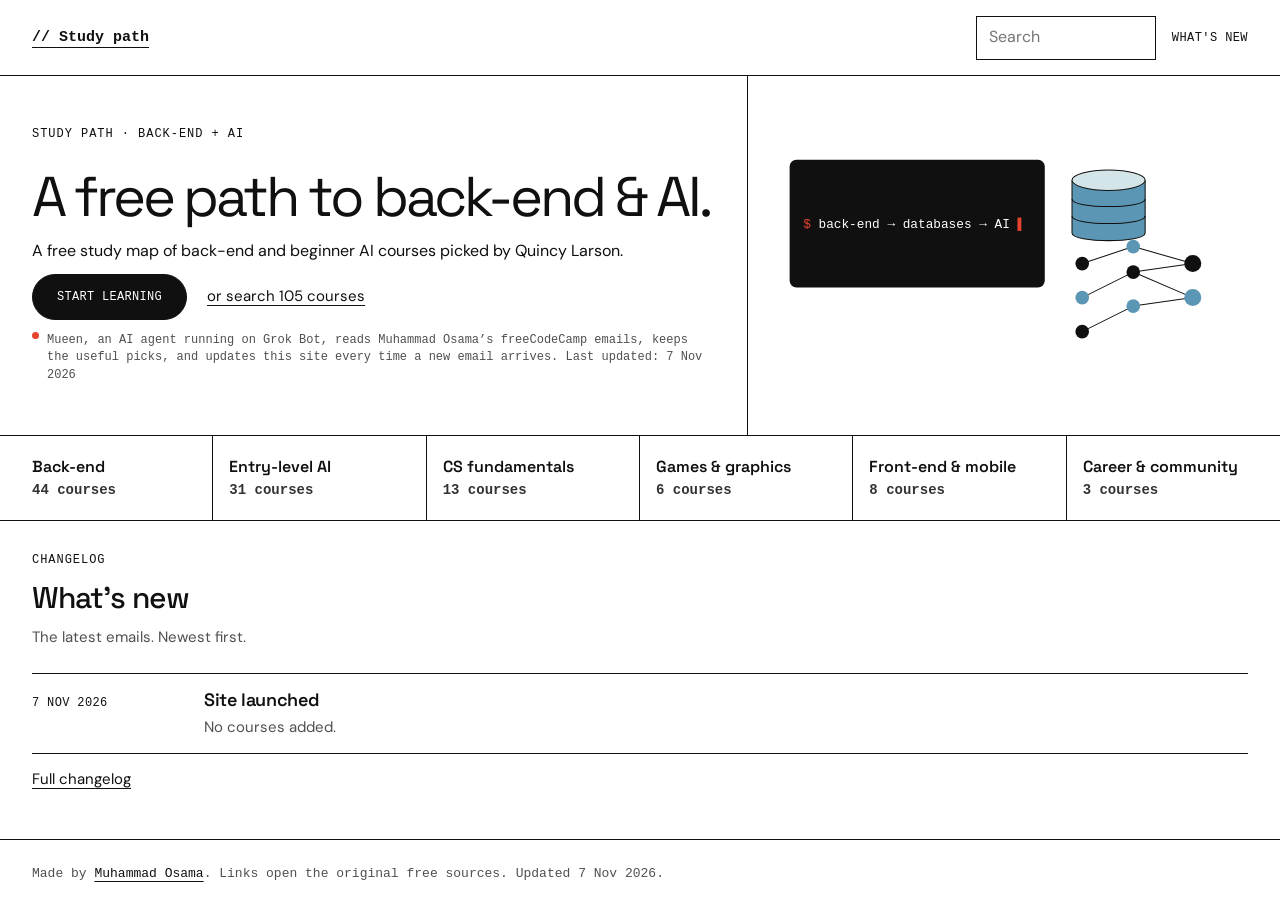
==== commit 34c83138: "Restore the update notice and tighten search The home hero shows the original email-update notice be" ====
--- a/index.html
+++ b/index.html
@@ -67,7 +67,7 @@
             <a class="pill" href="#subjects">Start learning</a>
             <a class="hero-search-link" id="course-search" href="/search">or search courses</a>
           </div>
-          <p class="hero-updated"><span class="dot" aria-hidden="true"></span><span id="last-updated"></span></p>
+          <p class="hero-updated"><span class="dot" aria-hidden="true"></span><span class="hero-live">Mueen, an AI agent running on Grok Bot, reads Muhammad Osama’s freeCodeCamp emails, keeps the useful picks, and updates this site every time a new email arrives. <span id="last-updated"></span></span></p>
         </div>
         <div class="hero-art" aria-hidden="true">
           <svg viewBox="0 0 560 280" xmlns="http://www.w3.org/2000/svg" aria-hidden="true" focusable="false">
--- a/css/styles.css
+++ b/css/styles.css
@@ -188,7 +188,7 @@
 .hero {
   display: grid;
   grid-template-columns: minmax(0, 7fr) minmax(0, 5fr);
-  block-size: 380px;
+  min-block-size: 360px;
   border-block-end: 1px solid var(--ink);
 }
 
@@ -295,12 +295,14 @@
 
 .hero-updated {
   display: flex;
-  align-items: center;
+  align-items: flex-start;
   gap: 8px;
   margin: 0;
   color: var(--muted);
-  font: 500 12px/1.4 var(--mono);
-}
+  font: 500 12px/1.45 var(--mono);
+}
+
+.hero-live { min-inline-size: 0; }
 
 .dot {
   inline-size: 7px;
@@ -328,7 +330,8 @@
   min-inline-size: 0;
 }
 
-.subject-strip a:last-child { border-inline-end: 0; }
+.subject-strip a:first-child { padding-inline-start: 32px; }
+.subject-strip a:last-child { border-inline-end: 0; padding-inline-end: 32px; }
 .subject-strip a:hover { background: #edf3f5; }
 
 .strip-name {
@@ -1025,7 +1028,49 @@
 }
 
 .chip[aria-pressed="true"] { background: var(--ink); color: #fff; }
+.chip[aria-disabled="true"] { opacity: .4; cursor: default; }
 .chip-n { margin-inline-start: 6px; }
+
+.filters-toggle,
+.filters-close {
+  display: none;
+}
+
+.filter-dialog-head { display: none; }
+.filter-dialog-title { margin: 0; font-family: var(--display); font-size: 22px; font-weight: 600; }
+
+.active-pills { display: none; }
+
+.mini-filter {
+  min-block-size: 36px;
+  border: 1px solid var(--ink);
+  border-radius: 999px;
+  background: #fff;
+  color: var(--ink);
+  padding: 6px 10px;
+  font: 500 13px/1.2 var(--sans);
+  cursor: pointer;
+}
+
+.cat-line {
+  display: flex;
+  inline-size: 100%;
+  justify-content: space-between;
+  align-items: baseline;
+  gap: 12px;
+  min-block-size: 44px;
+  margin: 0;
+  padding: 10px 0;
+  border: 0;
+  border-block-end: 1px solid var(--line);
+  background: transparent;
+  color: var(--ink);
+  text-align: start;
+  font: 600 18px/1.3 var(--display);
+  cursor: pointer;
+}
+
+.cat-line .group-count { font: 600 14px/1.3 var(--mono); color: #333; }
 
 .reset, .show-all {
   min-block-size: 44px;
@@ -1202,8 +1247,64 @@
   .hero-art { display: none; }
   .hero h1 { font-size: 34px; }
   .subject-strip { grid-template-columns: 1fr 1fr; }
-  .subject-strip a { border-inline-end: 1px solid var(--ink); border-block-end: 1px solid var(--ink); }
+  .subject-strip a { border-inline-end: 1px solid var(--ink); border-block-end: 1px solid var(--ink); padding-inline: 16px; }
+  .subject-strip a:nth-child(odd) { padding-inline-start: 12px; }
   .subject-strip a:nth-child(2n) { border-inline-end: 0; }
+  .filters-toggle {
+    display: inline-flex;
+    align-items: center;
+    min-block-size: 44px;
+    margin-block-start: 12px;
+    padding: 8px 16px;
+    border: 1px solid var(--ink);
+    border-radius: 999px;
+    background: #fff;
+    color: var(--ink);
+    font: 500 14px/1.2 var(--sans);
+    cursor: pointer;
+  }
+  #filters-dialog[hidden] { display: none !important; }
+  #filters-dialog:not([hidden]) {
+    position: fixed;
+    inset: 0;
+    z-index: 40;
+    display: flex;
+    align-items: flex-end;
+    background: rgba(16, 16, 16, .45);
+  }
+  .filter-dialog-panel {
+    inline-size: 100%;
+    max-block-size: 85vh;
+    overflow: auto;
+    background: #fff;
+    padding: 8px 12px 20px;
+  }
+  .filter-dialog-head {
+    display: flex;
+    align-items: center;
+    justify-content: space-between;
+    gap: 12px;
+  }
+  .filters-close {
+    display: inline-flex;
+    align-items: center;
+    justify-content: center;
+    min-inline-size: 44px;
+    min-block-size: 44px;
+    border: 0;
+    background: transparent;
+    color: var(--ink);
+    font: 500 15px var(--sans);
+    text-decoration: underline;
+    text-underline-offset: 3px;
+    cursor: pointer;
+  }
+  .active-pills:not(:empty) {
+    display: flex;
+    flex-wrap: wrap;
+    gap: 8px;
+    margin: 0 0 12px;
+  }
   .stats {
     display: flex;
     flex-wrap: wrap;
@@ -1247,7 +1348,7 @@
   .hero-copy { padding-inline: 12px; }
   .hero h1 { font-size: 32px; }
   .subject-strip { grid-template-columns: 1fr; }
-  .subject-strip a { border-inline-end: 0; }
+  .subject-strip a { border-inline-end: 0; padding-inline: 12px; }
   .page-head { padding-inline: 12px; }
   .band-head { padding-inline: 12px; }
   .subject-main, .sheet, .toolbar, .site-footer { padding-inline: 12px; }
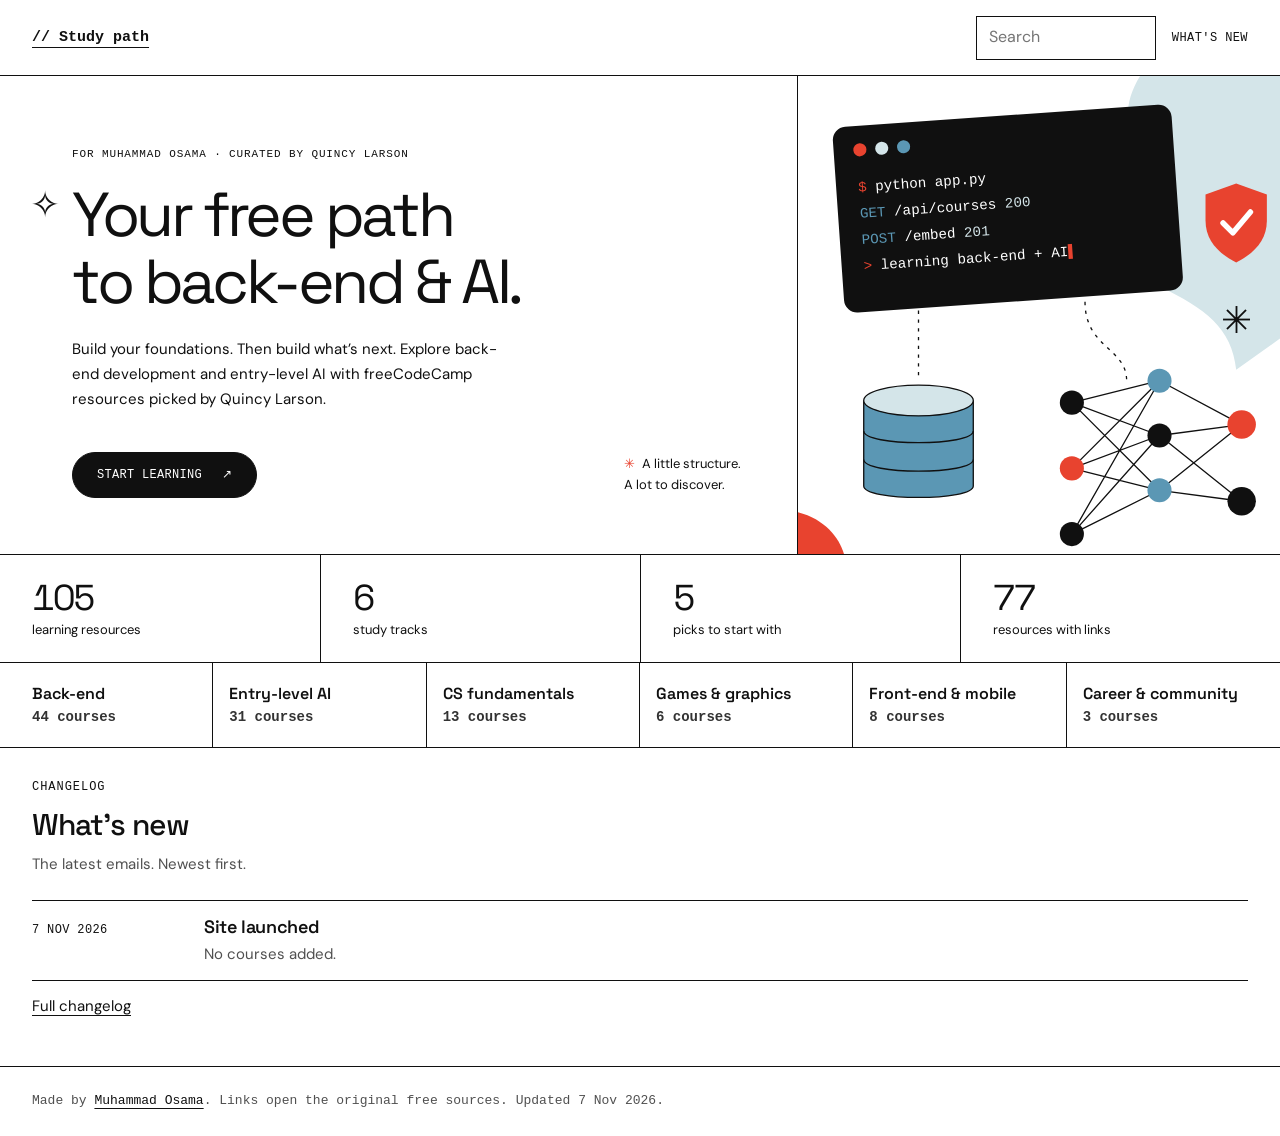
==== commit 657d635c: "Restore the editorial homepage hero Bring back the split copy and illustration, the sparkle, and the" ====
--- a/index.html
+++ b/index.html
@@ -60,38 +60,58 @@
     <main id="main" tabindex="-1">
       <section class="hero" aria-labelledby="hero-heading">
         <div class="hero-copy">
-          <p class="kicker">Study path · Back-end + AI</p>
-          <h1 id="hero-heading">A free path to <span class="nowrap">back-end</span> &amp; AI.</h1>
-          <p class="hero-sub">A free study map of back-end and beginner AI courses picked by Quincy Larson.</p>
-          <div class="hero-actions">
-            <a class="pill" href="#subjects">Start learning</a>
-            <a class="hero-search-link" id="course-search" href="/search">or search courses</a>
+          <p class="kicker">For Muhammad Osama · Curated by Quincy Larson</p>
+          <div class="hero-title">
+            <span class="hero-star" aria-hidden="true">✧</span>
+            <h1 id="hero-heading">Your free path to <span class="nowrap">back-end</span> &amp; AI.</h1>
           </div>
-          <p class="hero-updated"><span class="dot" aria-hidden="true"></span><span class="hero-live">Mueen, an AI agent running on Grok Bot, reads Muhammad Osama’s freeCodeCamp emails, keeps the useful picks, and updates this site every time a new email arrives. <span id="last-updated"></span></span></p>
+          <p class="hero-sub">Build your foundations. Then build what’s next. Explore back-end development and entry-level AI with freeCodeCamp resources picked by Quincy Larson.</p>
+          <div class="hero-bottom">
+            <a class="pill" href="#subjects">Start learning <span aria-hidden="true">↗</span></a>
+            <p class="hero-aside">A little structure.<br>A lot to discover.</p>
+          </div>
         </div>
         <div class="hero-art" aria-hidden="true">
-          <svg viewBox="0 0 560 280" xmlns="http://www.w3.org/2000/svg" aria-hidden="true" focusable="false">
-            <rect x="16" y="28" width="300" height="150" rx="8" fill="#101010"/>
-            <text x="32" y="108" font-family="ui-monospace,monospace" font-size="15" fill="#ffffff"><tspan fill="#e8432f">$</tspan> back-end → databases → AI<tspan fill="#e8432f"> ▌</tspan></text>
-            <g transform="translate(348 36)">
-              <path d="M0 16V78C0 90 86 90 86 78V16" fill="#5b97b4" stroke="#101010" stroke-width="1.2"/>
-              <path d="M0 38C0 50 86 50 86 38M0 58C0 70 86 70 86 58" fill="none" stroke="#101010" stroke-width="1.2"/>
-              <ellipse cx="43" cy="16" rx="43" ry="12" fill="#d4e5e9" stroke="#101010" stroke-width="1.2"/>
-            </g>
-            <g stroke="#101010" stroke-width="1.2" fill="none">
-              <path d="M360 150 420 130M360 190 420 160M360 230 420 200M420 130 490 150M420 160 490 150M420 200 490 190M420 160 490 190"/>
-            </g>
-            <circle cx="360" cy="150" r="8" fill="#101010"/>
-            <circle cx="360" cy="190" r="8" fill="#5b97b4"/>
-            <circle cx="360" cy="230" r="8" fill="#101010"/>
-            <circle cx="420" cy="130" r="8" fill="#5b97b4"/>
-            <circle cx="420" cy="160" r="8" fill="#101010"/>
-            <circle cx="420" cy="200" r="8" fill="#5b97b4"/>
-            <circle cx="490" cy="150" r="10" fill="#101010"/>
-            <circle cx="490" cy="190" r="10" fill="#5b97b4"/>
-          </svg>
+          <svg viewBox="0 0 440 480" preserveAspectRatio="xMidYMid slice" xmlns="http://www.w3.org/2000/svg" aria-hidden="true" focusable="false">
+<rect width="440" height="480" fill="white"/>
+<path d="M330 0C282 48 300 90 338 116C282 140 280 190 330 214C372 234 396 252 400 290L470 240V0Z" fill="#d4e5e9"/>
+<g fill="none" stroke="#101010" stroke-width="1.2" stroke-dasharray="3 5"><path d="M110 228V300"/><path d="M262 228C262 270 300 270 300 300"/></g>
+<g transform="rotate(-4 190 135)">
+<rect x="36" y="58" width="310" height="170" rx="12" fill="#101010"/>
+<circle cx="60" cy="80" r="6" fill="#e8432f"/><circle cx="80" cy="80" r="6" fill="#d4e5e9"/><circle cx="100" cy="80" r="6" fill="#5b97b4"/>
+<g font-family="'DM Mono','JetBrains Mono',ui-monospace,monospace" font-size="13" fill="white">
+<text x="56" y="118"><tspan fill="#e8432f">$</tspan> python app.py</text>
+<text x="56" y="142"><tspan fill="#5b97b4">GET</tspan> /api/courses <tspan fill="#d4e5e9">200</tspan></text>
+<text x="56" y="166"><tspan fill="#5b97b4">POST</tspan> /embed <tspan fill="#d4e5e9">201</tspan></text>
+<text x="56" y="190"><tspan fill="#e8432f">&gt;</tspan> learning back-end + AI<tspan fill="#e8432f">▌</tspan></text>
+</g>
+</g>
+<g transform="translate(60 300)">
+<path d="M0 18V96C0 110 100 110 100 96V18" fill="#5b97b4" stroke="#101010" stroke-width="1.2"/>
+<path d="M0 46C0 60 100 60 100 46M0 72C0 86 100 86 100 72" fill="none" stroke="#101010" stroke-width="1.2"/>
+<ellipse cx="50" cy="18" rx="50" ry="14" fill="#d4e5e9" stroke="#101010" stroke-width="1.2"/>
+</g>
+<g stroke="#101010" stroke-width="1.2">
+<path d="M250 320 330 300M250 320 330 350M250 320 330 400M250 380 330 300M250 380 330 350M250 380 330 400M250 440 330 350M250 440 330 400M330 300 405 340M330 350 405 340M330 400 405 340M330 350 405 410M330 400 405 410M250 440 330 300"/>
+</g>
+<circle cx="250" cy="320" r="11" fill="#101010"/><circle cx="250" cy="380" r="11" fill="#e8432f"/><circle cx="250" cy="440" r="11" fill="#101010"/>
+<circle cx="330" cy="300" r="11" fill="#5b97b4"/><circle cx="330" cy="350" r="11" fill="#101010"/><circle cx="330" cy="400" r="11" fill="#5b97b4"/>
+<circle cx="405" cy="340" r="13" fill="#e8432f"/><circle cx="405" cy="410" r="13" fill="#101010"/>
+<g transform="translate(372 120)">
+<path d="M28 0 56 10V34C56 52 44 64 28 72C12 64 0 52 0 34V10Z" fill="#e8432f"/>
+<path d="M16 36 25 45 41 26" fill="none" stroke="white" stroke-width="5" stroke-linecap="round" stroke-linejoin="round"/>
+</g>
+<path d="M0 420C40 430 50 470 40 480H0Z" fill="#e8432f"/>
+<text x="400" y="256" font-family="'Space Grotesk',sans-serif" font-size="34" fill="#101010" text-anchor="middle">✳</text>
+</svg>
         </div>
       </section>
+      <div class="stats" role="region" aria-label="Study guide at a glance">
+        <dl class="stat"><dt id="stat-resources">—</dt><dd>learning resources</dd></dl>
+        <dl class="stat"><dt id="stat-tracks">—</dt><dd>study tracks</dd></dl>
+        <dl class="stat"><dt id="stat-picks">—</dt><dd>picks to start with</dd></dl>
+        <dl class="stat"><dt id="stat-linked">—</dt><dd>resources with links</dd></dl>
+      </div>
       <nav class="subject-strip" id="subjects" aria-label="Subjects"></nav>
       <section id="whats-new" aria-labelledby="updates-heading">
         <div class="band-head">
--- a/css/styles.css
+++ b/css/styles.css
@@ -185,34 +185,6 @@
   text-decoration: none;
 }
 
-.hero {
-  display: grid;
-  grid-template-columns: minmax(0, 7fr) minmax(0, 5fr);
-  min-block-size: 360px;
-  border-block-end: 1px solid var(--ink);
-}
-
-.hero-copy {
-  min-inline-size: 0;
-  display: flex;
-  flex-direction: column;
-  justify-content: center;
-  gap: 12px;
-  padding: 28px 32px;
-}
-
-.hero-art {
-  min-inline-size: 0;
-  border-inline-start: 1px solid var(--ink);
-  display: flex;
-  align-items: center;
-  justify-content: center;
-  padding: 20px 28px;
-  overflow: hidden;
-}
-
-.hero-art svg { display: block; inline-size: 100%; block-size: auto; max-block-size: 100%; }
-
 .kicker {
   font: 500 12px var(--mono);
   letter-spacing: .08em;
@@ -266,44 +238,6 @@
   text-wrap: balance;
 }
 
-.hero h1 {
-  font-size: clamp(36px, 5vw, 56px);
-  max-inline-size: none;
-  margin: 0;
-}
-
-.hero-sub {
-  font-size: 16px;
-  line-height: 1.45;
-  max-inline-size: 62ch;
-  margin: 0;
-}
-
-.hero-actions {
-  display: flex;
-  flex-wrap: wrap;
-  align-items: center;
-  gap: 8px 20px;
-}
-
-.hero-search-link {
-  display: inline-flex;
-  align-items: center;
-  min-block-size: 44px;
-  font-size: 15px;
-}
-
-.hero-updated {
-  display: flex;
-  align-items: flex-start;
-  gap: 8px;
-  margin: 0;
-  color: var(--muted);
-  font: 500 12px/1.45 var(--mono);
-}
-
-.hero-live { min-inline-size: 0; }
-
 .dot {
   inline-size: 7px;
   block-size: 7px;
@@ -347,32 +281,6 @@
   color: #333;
 }
 
-.stats {
-  display: grid;
-  grid-template-columns: repeat(4, minmax(0, 1fr));
-  border-block-end: 1px solid var(--ink);
-}
-
-.stat {
-  padding: 24px 32px;
-  display: flex;
-  flex-direction: column;
-  gap: 2px;
-  margin: 0;
-  min-inline-size: 0;
-}
-
-.stat + .stat { border-inline-start: 1px solid var(--ink); }
-
-.stat dt {
-  font-family: var(--display);
-  font-size: 30px;
-  line-height: 1.1;
-  letter-spacing: -.04em;
-  font-variant-numeric: tabular-nums;
-}
-
-.stat dd { margin: 0; font-size: 13px; line-height: 1.35; }
 .stat a { color: inherit; }
 .stat-secondary dt,
 .stat-secondary dd { color: var(--muted); }
@@ -1039,7 +947,12 @@
 .filter-dialog-head { display: none; }
 .filter-dialog-title { margin: 0; font-family: var(--display); font-size: 22px; font-weight: 600; }
 
-.active-pills { display: none; }
+.active-pills:not(:empty) {
+  display: flex;
+  flex-wrap: wrap;
+  gap: 8px;
+  margin: 0 0 12px;
+}
 
 .mini-filter {
   min-block-size: 36px;
@@ -1203,7 +1116,6 @@
 
 @media (min-width: 1600px) {
   h1 { font-size: 72px; }
-  .hero-art svg { max-height: 460px; }
 }
 
 @media (max-width: 1100px) {
@@ -1238,14 +1150,6 @@
   .topnav .pill { padding: 8px 12px; }
   .header-search { display: none; }
   .icon-btn { display: inline-flex; }
-  .hero {
-    display: block;
-    block-size: auto;
-    height: auto;
-  }
-  .hero-copy { padding: 20px 16px 8px; gap: 10px; }
-  .hero-art { display: none; }
-  .hero h1 { font-size: 34px; }
   .subject-strip { grid-template-columns: 1fr 1fr; }
   .subject-strip a { border-inline-end: 1px solid var(--ink); border-block-end: 1px solid var(--ink); padding-inline: 16px; }
   .subject-strip a:nth-child(odd) { padding-inline-start: 12px; }
@@ -1305,22 +1209,6 @@
     gap: 8px;
     margin: 0 0 12px;
   }
-  .stats {
-    display: flex;
-    flex-wrap: wrap;
-    gap: 6px 16px;
-    padding: 8px 16px;
-  }
-  .stat {
-    padding: 0;
-    flex-direction: row;
-    align-items: baseline;
-    gap: 6px;
-    border: 0;
-  }
-  .stat + .stat { border: 0; }
-  .stat dt, .stat-secondary dt { font-size: 16px; }
-  .stat dd { font-size: 13px; }
   .band-head, .page-head { padding: 24px 16px 16px; }
   .page-head h1 { font-size: 34px; max-inline-size: none; }
   h3.subject-name { font-size: 24px; }
@@ -1345,8 +1233,6 @@
 }
 
 @media (max-width: 400px) {
-  .hero-copy { padding-inline: 12px; }
-  .hero h1 { font-size: 32px; }
   .subject-strip { grid-template-columns: 1fr; }
   .subject-strip a { border-inline-end: 0; padding-inline: 12px; }
   .page-head { padding-inline: 12px; }
@@ -1361,3 +1247,243 @@
     outline-offset: 4px;
   }
 }
+
+/* Hero restoration: reference-inspired weight, site's own art.
+   Overrides earlier hero and stats rules. */
+
+.hero {
+  display: grid;
+  grid-template-columns: 1.65fr 1fr;
+  min-block-size: 0;
+  border-block-end: 1px solid var(--ink);
+}
+
+.hero-copy {
+  position: relative;
+  min-inline-size: 0;
+  padding: 60px 56px 44px 72px;
+  display: flex;
+  flex-direction: column;
+  align-items: flex-start;
+  justify-content: center;
+  gap: 0;
+  min-block-size: 478px;
+}
+
+.hero .kicker {
+  font: 500 11px var(--mono);
+  letter-spacing: .08em;
+  text-transform: uppercase;
+  margin: 0 0 22px;
+}
+
+.hero-title {
+  position: relative;
+  margin: 0 0 22px;
+}
+
+.hero-star {
+  position: absolute;
+  inset-inline-start: -42px;
+  inset-block-start: 0.12em;
+  font: 36px/1 var(--display);
+  color: var(--ink);
+  pointer-events: none;
+}
+
+.hero h1 {
+  font-family: var(--display);
+  font-size: clamp(42px, 4.85vw, 68px);
+  font-weight: 400;
+  line-height: 1.07;
+  letter-spacing: -.055em;
+  margin: 0;
+  max-inline-size: 13ch;
+  text-wrap: balance;
+}
+
+.hero-sub {
+  font-size: 15px;
+  line-height: 1.65;
+  max-inline-size: 45ch;
+  margin: 0 0 28px;
+  color: var(--ink);
+}
+
+.hero-bottom {
+  display: flex;
+  align-items: center;
+  justify-content: space-between;
+  gap: 20px;
+  inline-size: 100%;
+  margin-block-start: 12px;
+}
+
+.hero-aside {
+  font-size: 13px;
+  max-inline-size: 22ch;
+  line-height: 1.55;
+  margin: 0;
+  color: var(--ink);
+}
+
+.hero-aside::before {
+  content: "✳";
+  color: var(--red);
+  margin-inline-end: 7px;
+}
+
+.hero-art {
+  display: block;
+  border-inline-start: 1px solid var(--ink);
+  position: relative;
+  overflow: hidden;
+  min-inline-size: 0;
+  padding: 0;
+}
+
+.hero-art svg {
+  display: block;
+  inline-size: 100%;
+  block-size: 100%;
+  position: absolute;
+  inset: 0;
+  max-block-size: none;
+}
+
+/* Stats: large editorial numbers, not a compact nav. */
+.stats {
+  display: grid;
+  grid-template-columns: repeat(4, minmax(0, 1fr));
+  border-block-end: 1px solid var(--ink);
+  padding: 0;
+  gap: 0;
+  flex-wrap: unset;
+}
+
+.stats .stat,
+.stat {
+  padding: 24px 32px;
+  display: flex;
+  flex-direction: column;
+  align-items: flex-start;
+  gap: 2px;
+  margin: 0;
+  min-inline-size: 0;
+  border: 0;
+}
+
+.stat + .stat {
+  border-inline-start: 1px solid var(--ink);
+}
+
+.stat dt,
+.stat-secondary dt {
+  font-family: var(--display);
+  font-size: 36px;
+  font-weight: 400;
+  line-height: 1.1;
+  letter-spacing: -.04em;
+  font-variant-numeric: tabular-nums;
+  color: var(--ink);
+}
+
+.stat dd {
+  margin: 0;
+  font-size: 13px;
+  line-height: 1.35;
+  color: var(--ink);
+}
+
+@media (min-width: 1600px) {
+  .hero-copy { min-block-size: 560px; }
+  .hero h1 { font-size: 76px; }
+}
+
+@media (max-width: 1000px) {
+  .hero-copy {
+    padding: 44px 32px;
+    min-block-size: 440px;
+  }
+  .hero-star {
+    position: static;
+    display: inline;
+    font-size: 28px;
+    margin-inline-end: 8px;
+    vertical-align: middle;
+  }
+  .hero-title { display: flex; align-items: flex-start; gap: 4px; }
+  .hero-bottom {
+    align-items: flex-start;
+    flex-direction: column;
+    gap: 18px;
+  }
+  .hero-aside { max-inline-size: none; }
+}
+
+@media (max-width: 800px) {
+  /* Keep the art — the live site currently hides it. */
+  .hero {
+    display: grid;
+    grid-template-columns: 1fr;
+    block-size: auto;
+    height: auto;
+  }
+  .hero-art {
+    display: block;
+    border-inline-start: 0;
+    border-block-start: 1px solid var(--ink);
+    block-size: min(88vw, 340px);
+  }
+}
+
+@media (max-width: 640px) {
+  .hero { grid-template-columns: 1fr; }
+  .hero-copy {
+    min-block-size: 0;
+    padding: 36px 24px 32px;
+    gap: 0;
+  }
+  .hero h1 {
+    font-size: 42px;
+    max-inline-size: 13ch;
+  }
+  .hero .kicker { font-size: 10px; margin-block-end: 18px; }
+  .hero-sub {
+    font-size: 14px;
+    max-inline-size: 39ch;
+    margin-block-end: 20px;
+  }
+  .hero-bottom { gap: 16px; margin: 0; }
+  .hero-art {
+    display: block;
+    border-inline-start: 0;
+    border-block-start: 1px solid var(--ink);
+    block-size: min(100vw, 380px);
+  }
+  .stats {
+    display: grid;
+    grid-template-columns: repeat(2, minmax(0, 1fr));
+    gap: 0;
+    padding: 0;
+  }
+  .stat,
+  .stats .stat {
+    padding: 18px 24px;
+    flex-direction: column;
+    align-items: flex-start;
+    gap: 2px;
+  }
+  .stat + .stat { border-inline-start: 1px solid var(--ink); }
+  .stat:nth-child(odd) { border-inline-start: 0; }
+  .stat:nth-child(n+3) { border-block-start: 1px solid var(--ink); }
+  .stat dt,
+  .stat-secondary dt { font-size: 28px; }
+  .stat dd { font-size: 13px; }
+}
+
+@media (max-width: 400px) {
+  .hero-copy { padding-inline: 16px; }
+  .hero h1 { font-size: 36px; }
+  .stat, .stats .stat { padding: 16px; }
+}
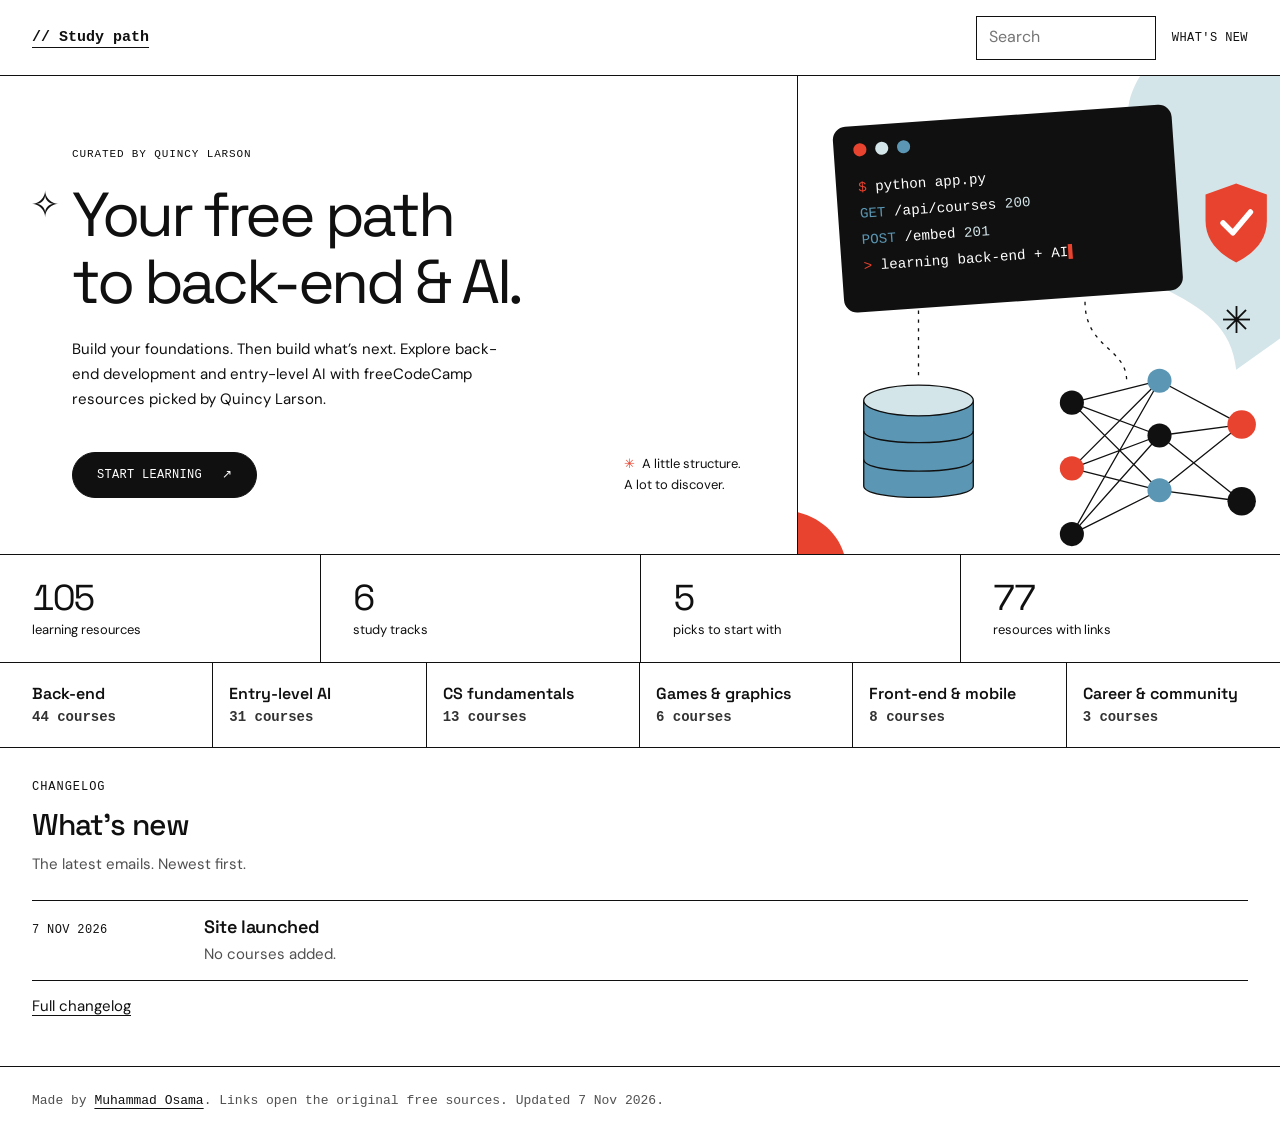
==== commit ab712b9e: "Remove the homepage hero dedication The restored editorial hero brought back "For Muhammad Osama" on" ====
--- a/index.html
+++ b/index.html
@@ -60,7 +60,7 @@
     <main id="main" tabindex="-1">
       <section class="hero" aria-labelledby="hero-heading">
         <div class="hero-copy">
-          <p class="kicker">For Muhammad Osama · Curated by Quincy Larson</p>
+          <p class="kicker">Curated by Quincy Larson</p>
           <div class="hero-title">
             <span class="hero-star" aria-hidden="true">✧</span>
             <h1 id="hero-heading">Your free path to <span class="nowrap">back-end</span> &amp; AI.</h1>
--- a/css/styles.css
+++ b/css/styles.css
@@ -1433,7 +1433,16 @@
     display: block;
     border-inline-start: 0;
     border-block-start: 1px solid var(--ink);
-    block-size: min(88vw, 340px);
+  }
+}
+
+/* 641–800px only. The 640px rule keeps the phone art at min(100vw, 380px).
+   Match the drawing’s own ratio so slice does not cut the terminal or the network. */
+@media (max-width: 800px) and (min-width: 641px) {
+  .hero-art {
+    block-size: auto;
+    aspect-ratio: 440 / 480;
+    max-block-size: 880px;
   }
 }
 
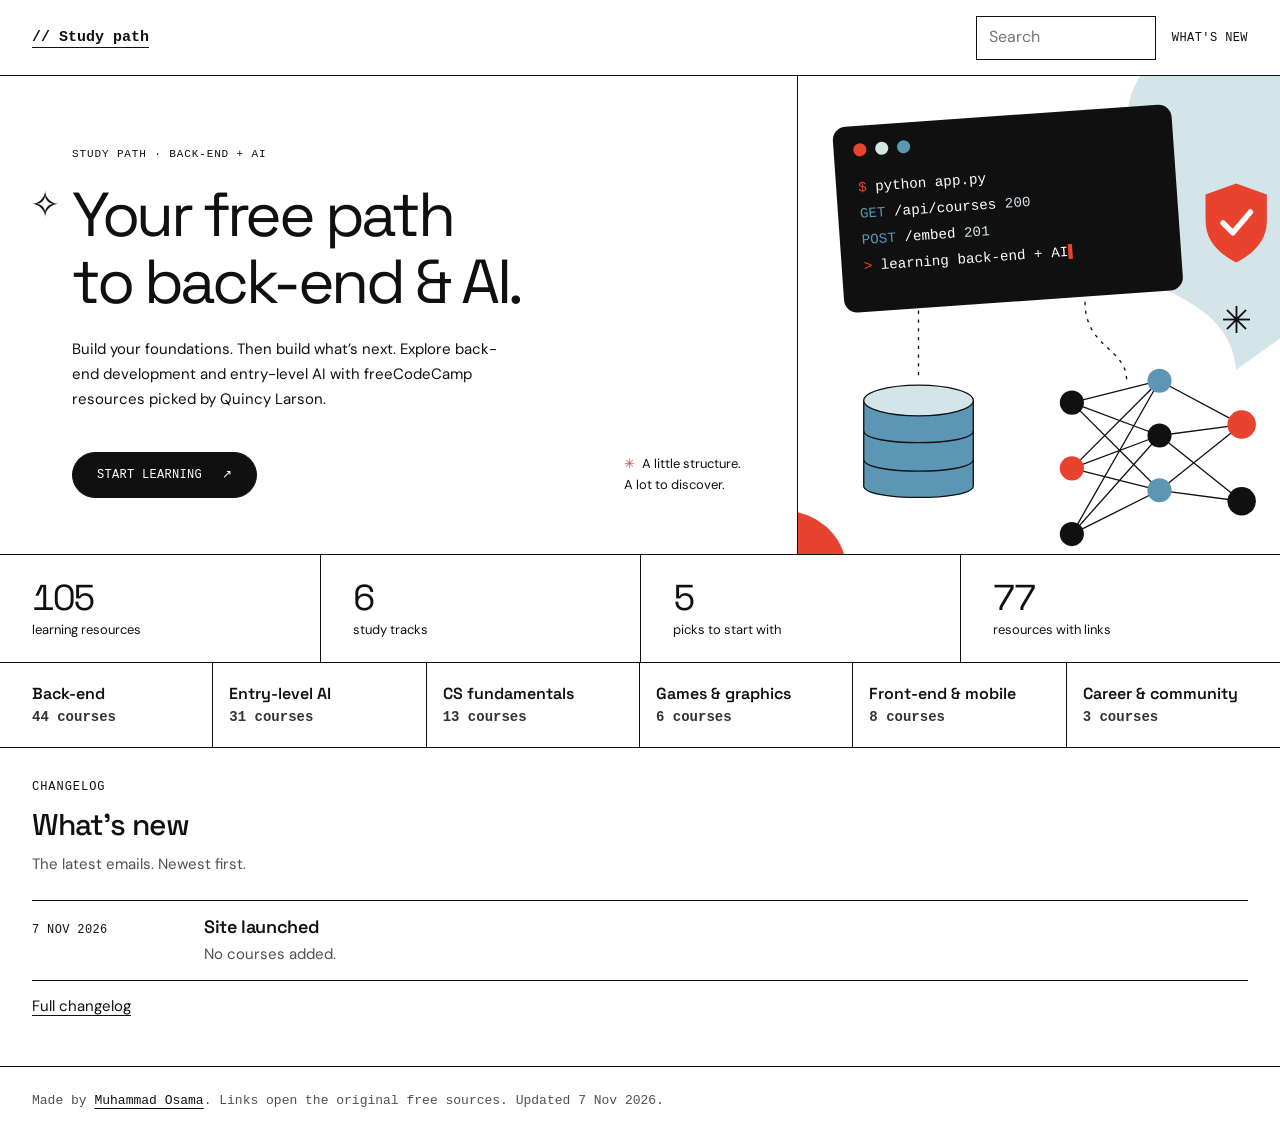
==== commit 901df69d: "Set the hero kicker to the study path label Use "Study path · Back-end + AI" on the homepage hero. L" ====
--- a/index.html
+++ b/index.html
@@ -60,7 +60,7 @@
     <main id="main" tabindex="-1">
       <section class="hero" aria-labelledby="hero-heading">
         <div class="hero-copy">
-          <p class="kicker">Curated by Quincy Larson</p>
+          <p class="kicker">Study path · Back-end + AI</p>
           <div class="hero-title">
             <span class="hero-star" aria-hidden="true">✧</span>
             <h1 id="hero-heading">Your free path to <span class="nowrap">back-end</span> &amp; AI.</h1>
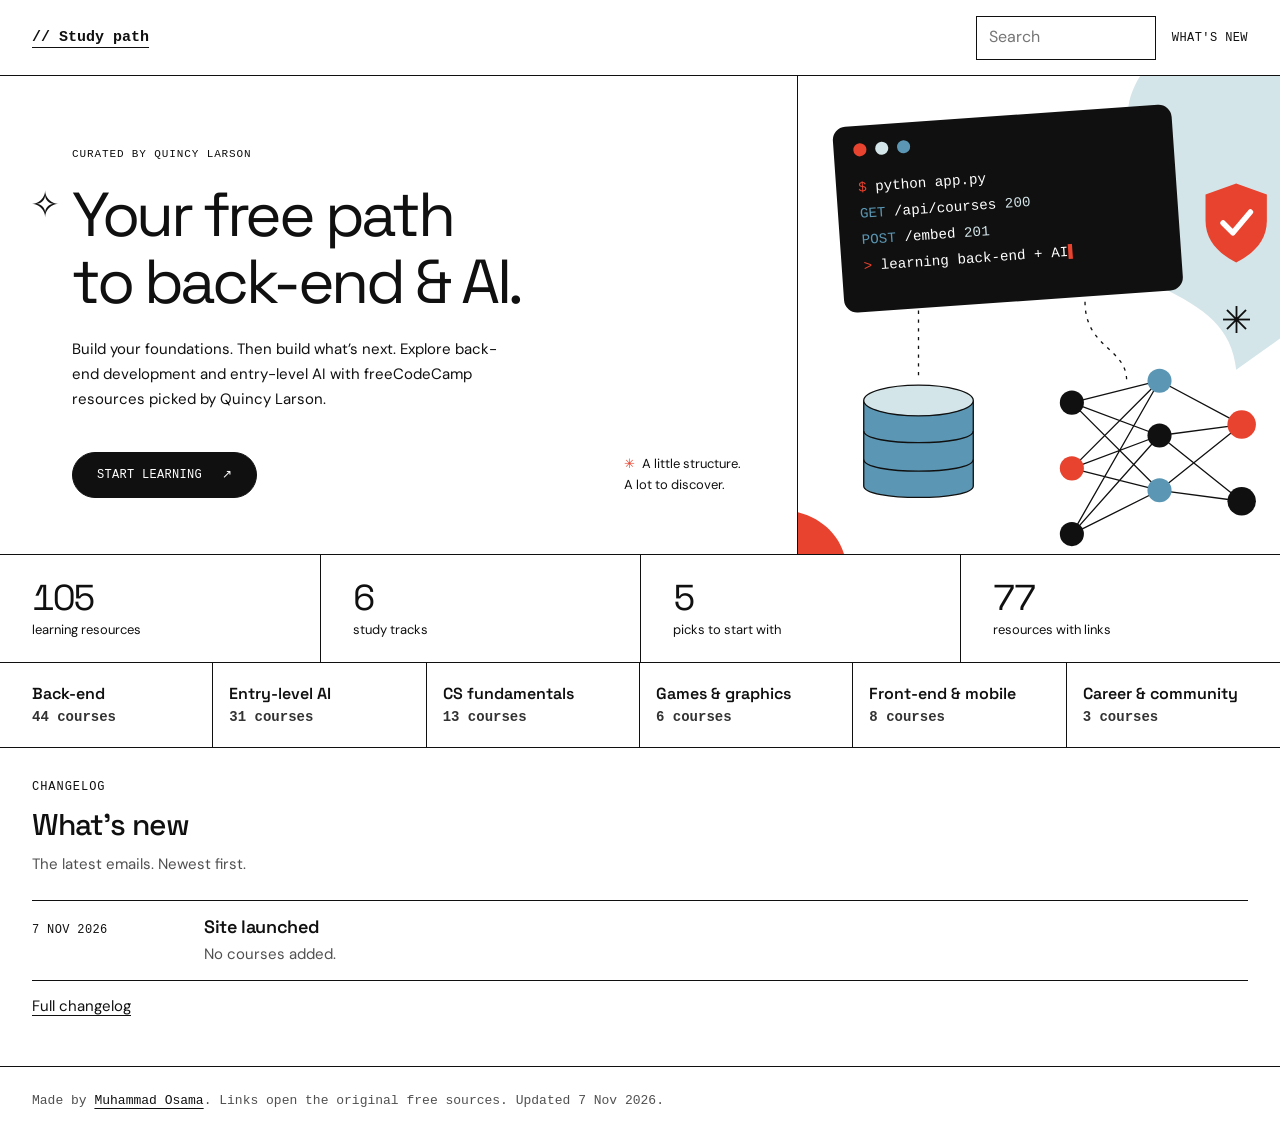
==== commit 7e7767f9: "Set the hero kicker to Curated by Quincy Larson Drop the personal dedication and keep only the curat" ====
--- a/index.html
+++ b/index.html
@@ -60,7 +60,7 @@
     <main id="main" tabindex="-1">
       <section class="hero" aria-labelledby="hero-heading">
         <div class="hero-copy">
-          <p class="kicker">Study path · Back-end + AI</p>
+          <p class="kicker">Curated by Quincy Larson</p>
           <div class="hero-title">
             <span class="hero-star" aria-hidden="true">✧</span>
             <h1 id="hero-heading">Your free path to <span class="nowrap">back-end</span> &amp; AI.</h1>
